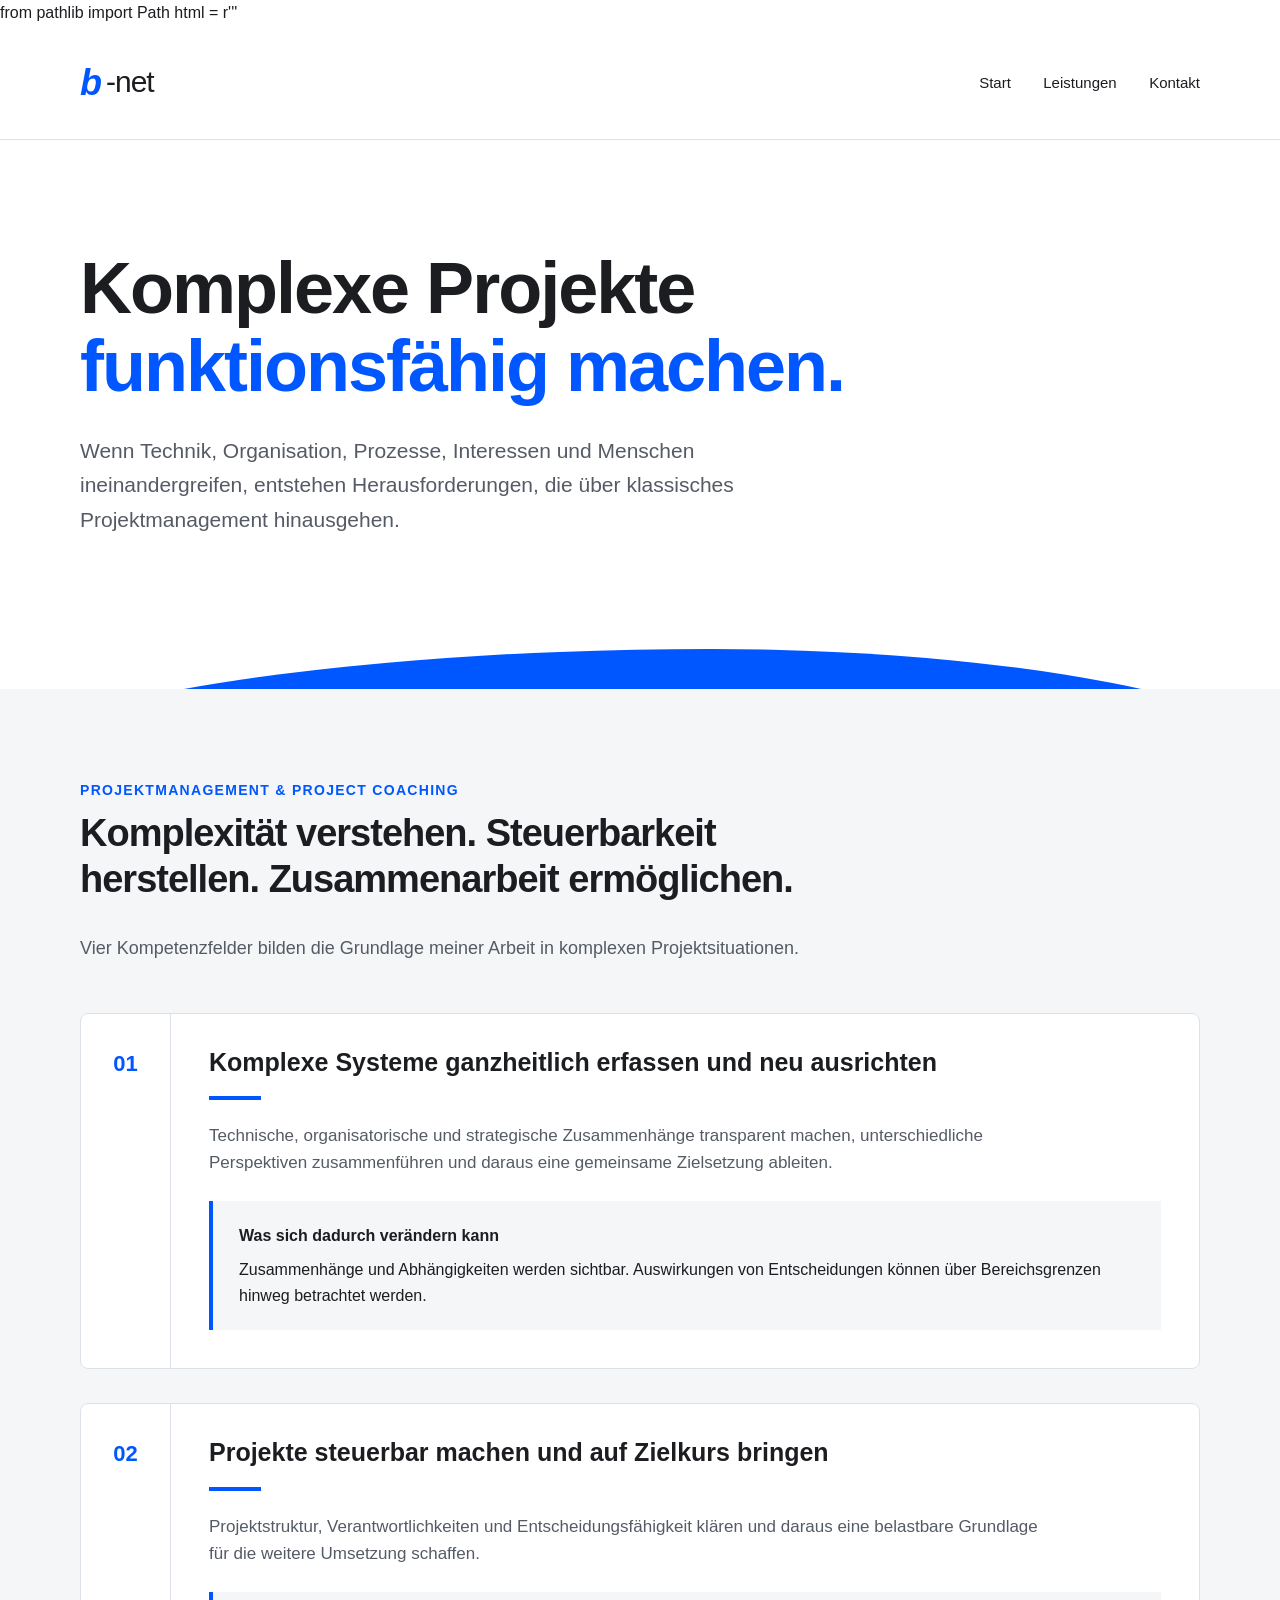
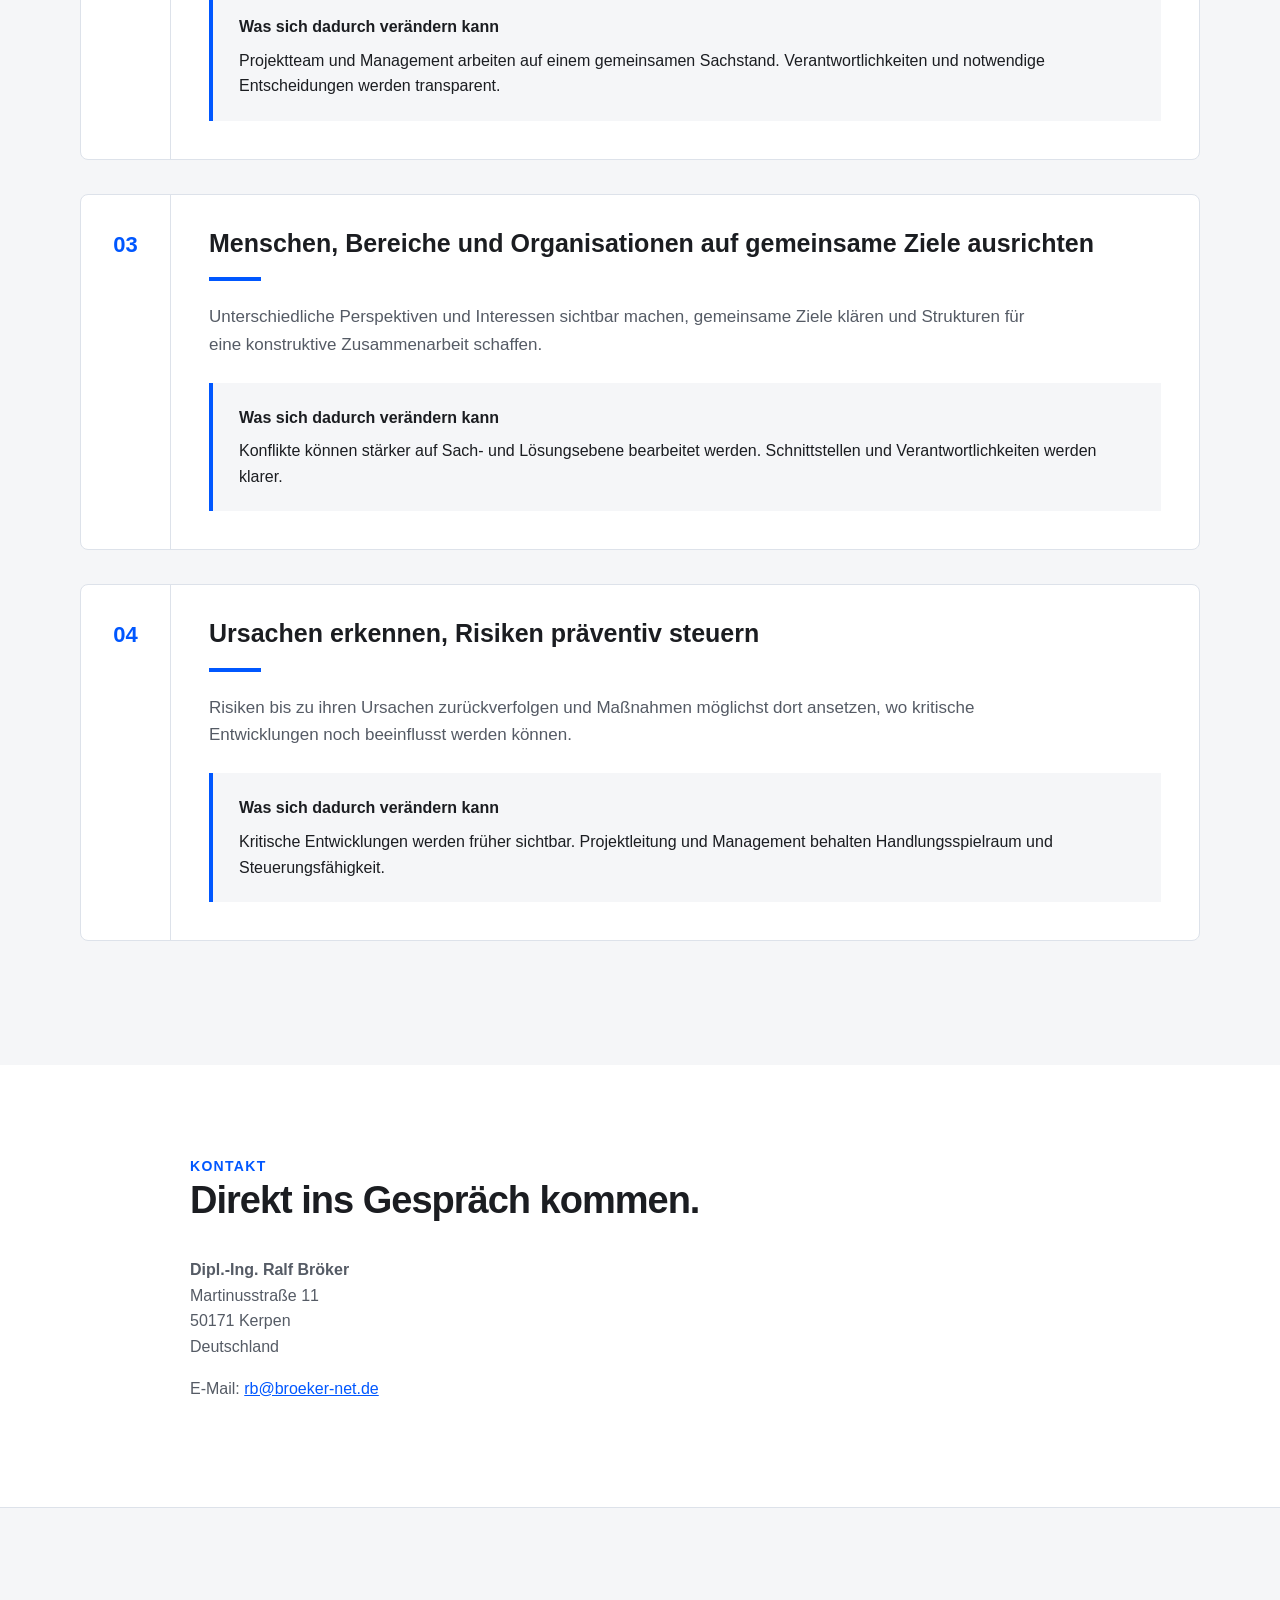
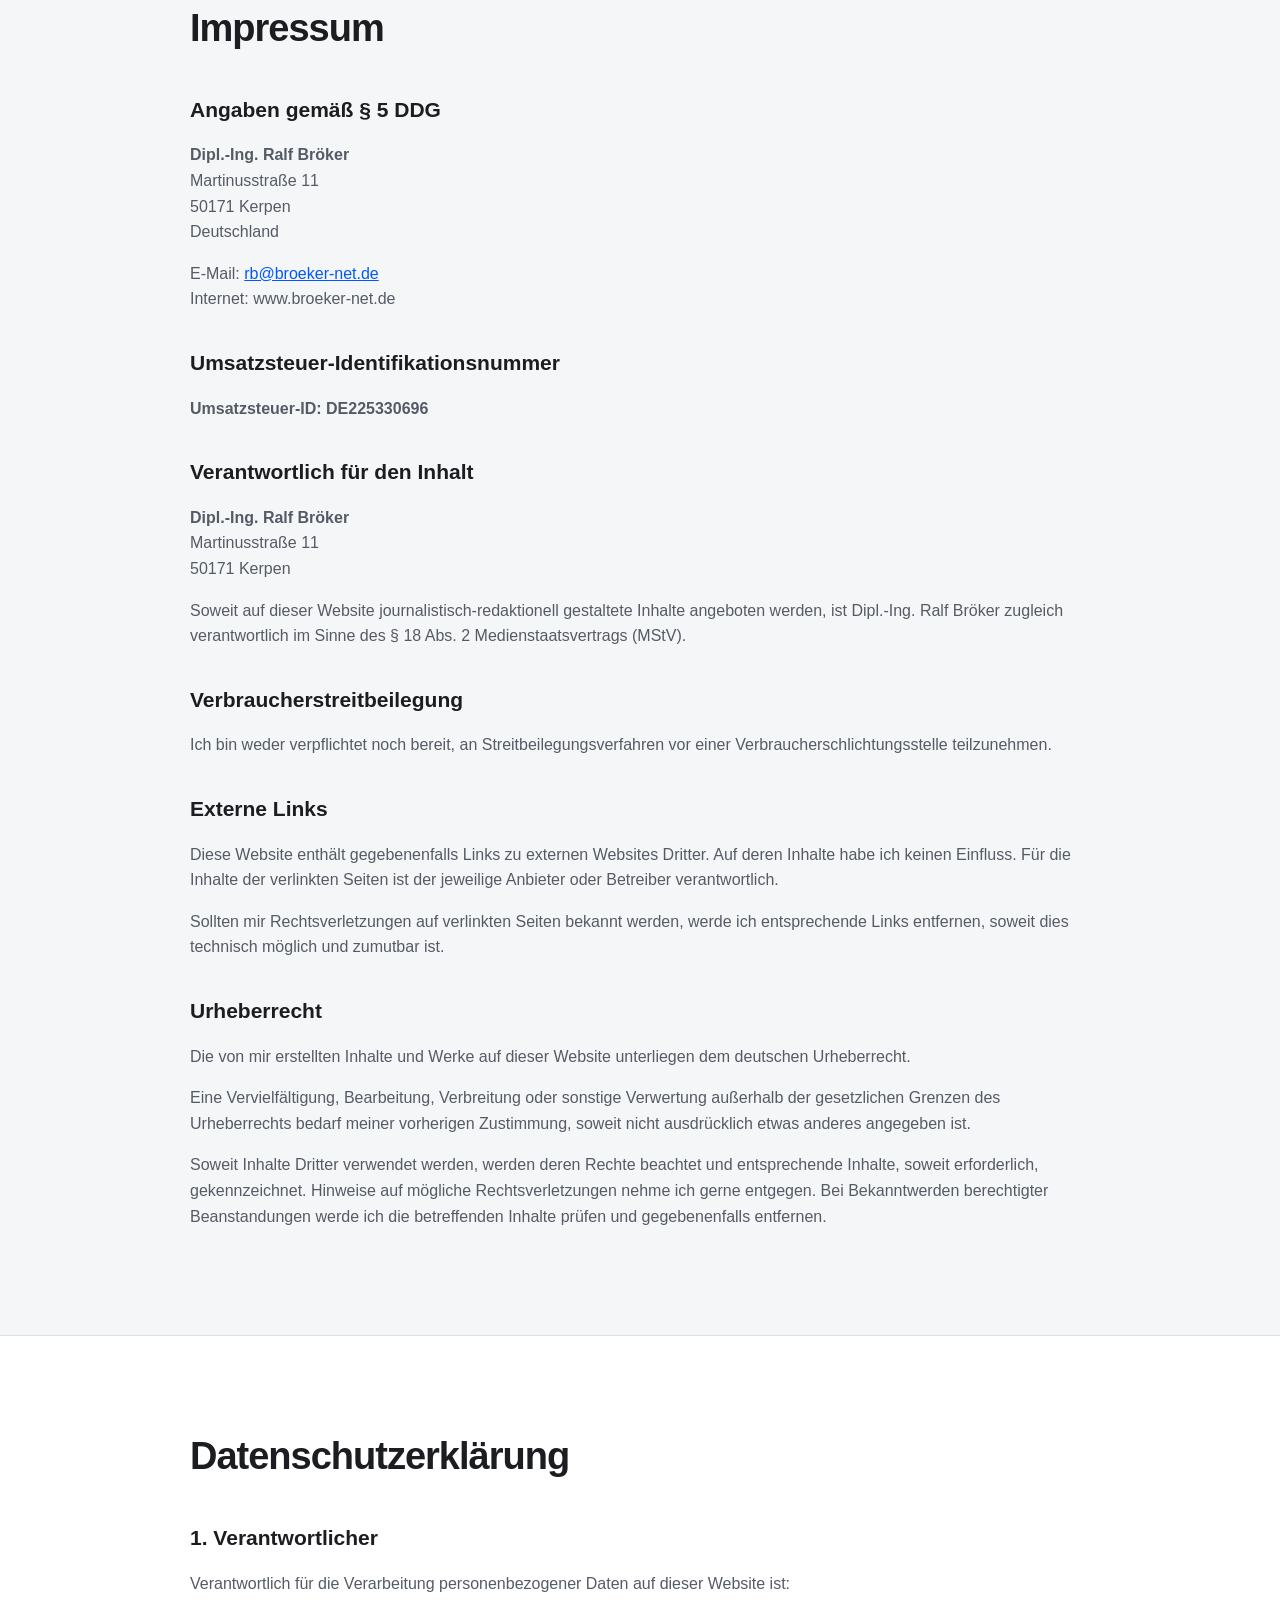
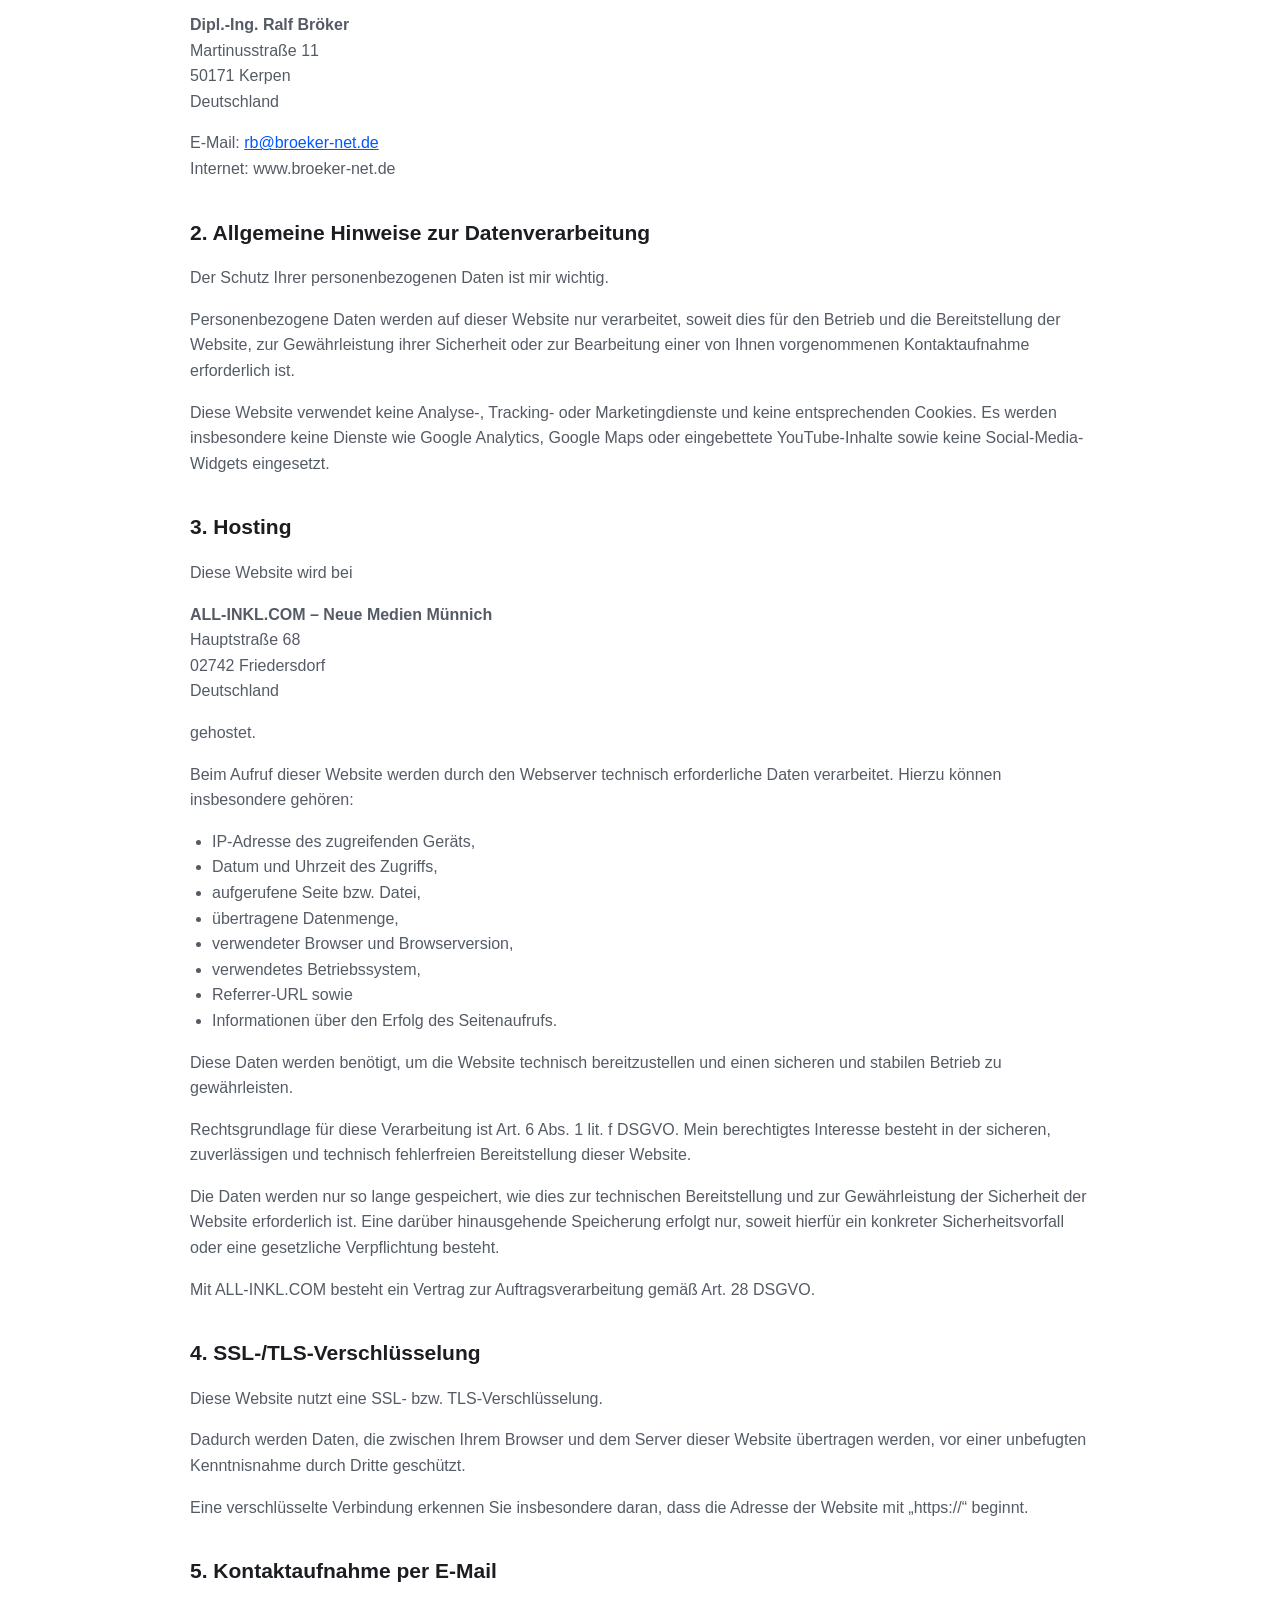
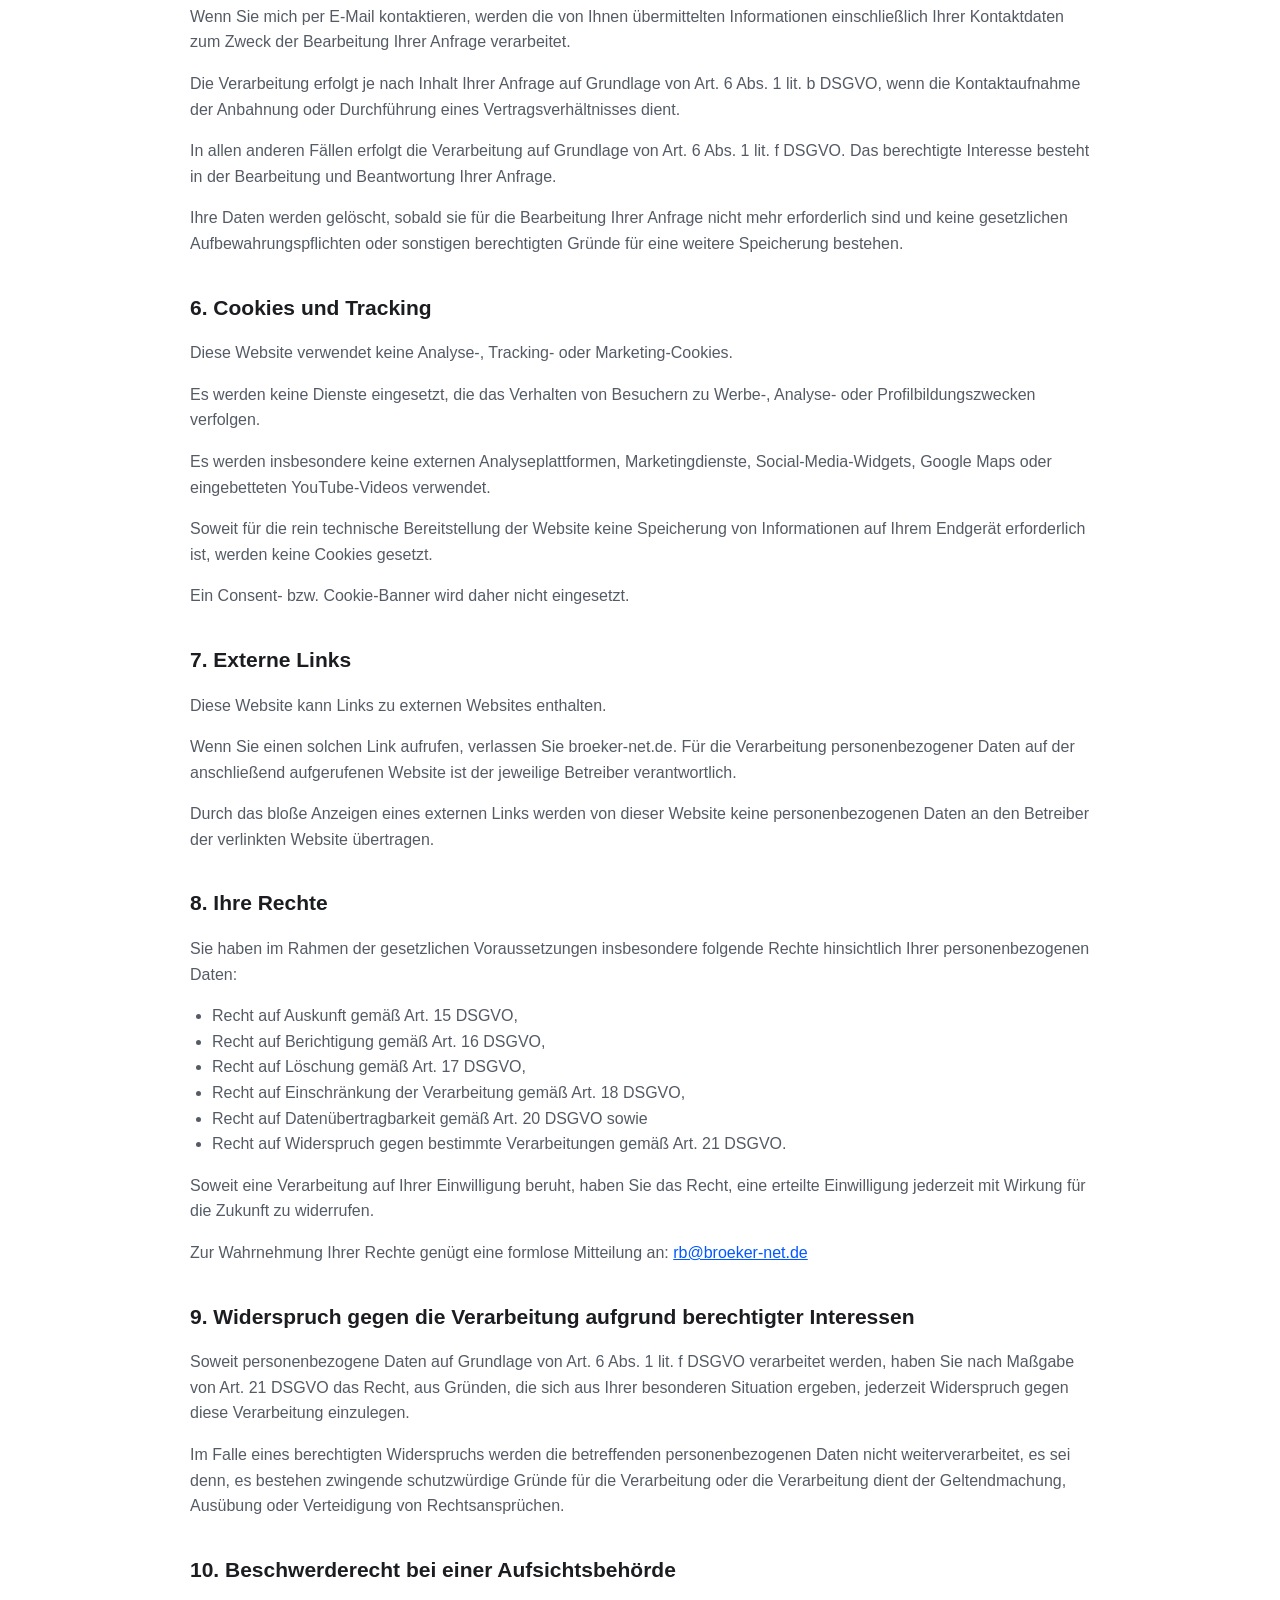
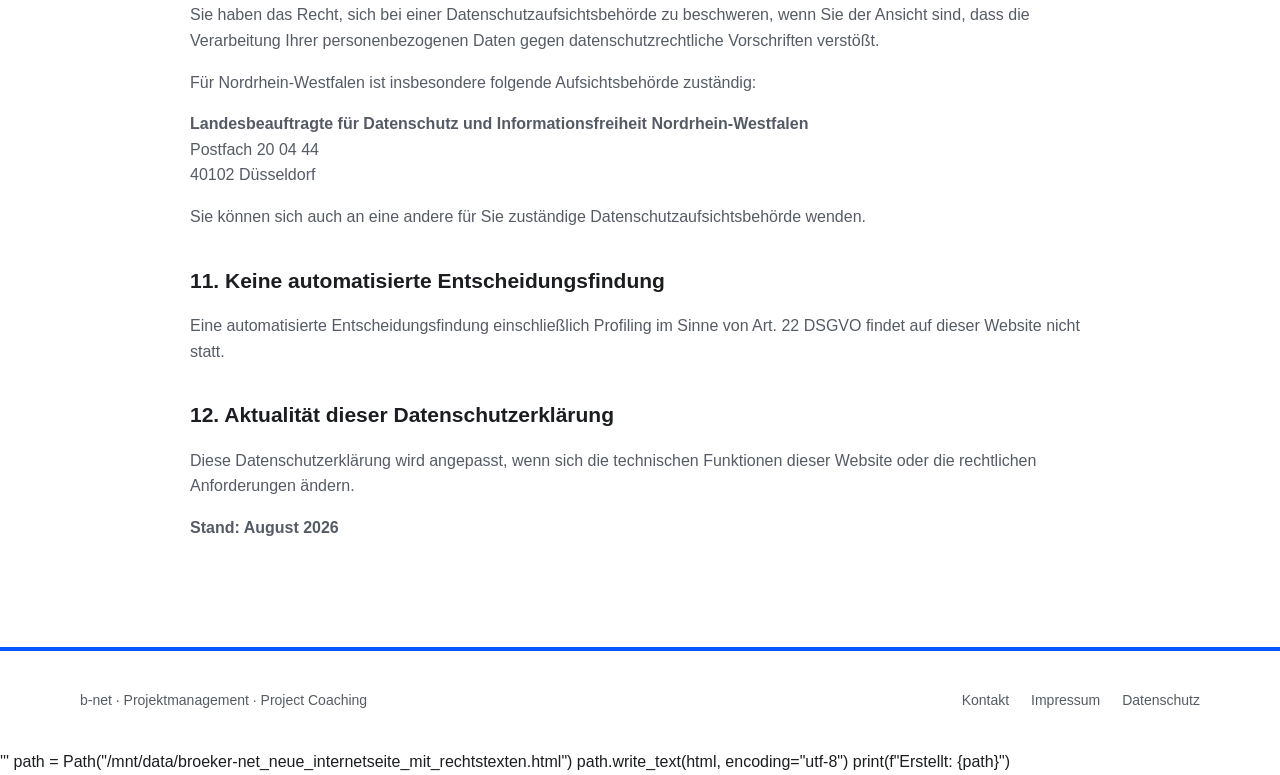
==== rechtstexte.html @ 1b805e50 "Add files via upload" ====
from pathlib import Path

html = r'''<!DOCTYPE html>
<html lang="de">
<head>
<meta charset="UTF-8">
<meta name="viewport" content="width=device-width, initial-scale=1.0">

<title>b-net – Projektmanagement & Project Coaching</title>

<style>
:root {
    --bnet-blue: #0057FF;
    --bnet-blue-dark: #0047D6;
    --bnet-blue-light: #EEF4FF;
    --text-main: #1B1D21;
    --text-secondary: #555B65;
    --background: #FFFFFF;
    --background-soft: #F5F6F8;
    --border: #DDE2EA;
}

* { box-sizing: border-box; }

html { scroll-behavior: smooth; }

body {
    margin: 0;
    font-family: -apple-system, BlinkMacSystemFont, "Segoe UI", Roboto, Helvetica, Arial, sans-serif;
    color: var(--text-main);
    background: var(--background);
    line-height: 1.6;
}

.container {
    width: min(1120px, 90%);
    margin: 0 auto;
}

header {
    padding: 28px 0;
    border-bottom: 1px solid var(--border);
    background: #fff;
}

.header-inner {
    display: flex;
    justify-content: space-between;
    align-items: center;
}

.logo {
    display: flex;
    align-items: center;
    gap: 5px;
    font-size: 30px;
    font-weight: 600;
    letter-spacing: -1px;
}

.logo-b {
    color: var(--bnet-blue);
    font-style: italic;
    font-size: 36px;
    font-weight: 700;
}

.logo-net {
    color: var(--text-main);
    font-weight: 500;
}

nav a {
    margin-left: 28px;
    color: var(--text-main);
    text-decoration: none;
    font-size: 15px;
}

nav a:hover,
.footer-links a:hover {
    color: var(--bnet-blue);
}

.hero {
    position: relative;
    padding: 110px 0 130px;
    overflow: hidden;
}

.hero h1 {
    max-width: 800px;
    margin: 0 0 28px;
    font-size: clamp(42px, 6vw, 72px);
    line-height: 1.08;
    letter-spacing: -2px;
}

.hero h1 span { color: var(--bnet-blue); }

.hero p {
    max-width: 760px;
    font-size: 21px;
    line-height: 1.65;
    color: var(--text-secondary);
}

.hero::after {
    content: "";
    position: absolute;
    left: -5%;
    bottom: -110px;
    width: 110%;
    height: 150px;
    background: var(--bnet-blue);
    border-radius: 55% 45% 0 0 / 100% 100% 0 0;
}

.section { padding: 90px 0; }
.section-soft { background: var(--background-soft); }

.eyebrow {
    color: var(--bnet-blue);
    font-size: 14px;
    font-weight: 700;
    text-transform: uppercase;
    letter-spacing: 1.3px;
}

.section-title {
    max-width: 760px;
    margin-top: 10px;
    font-size: 38px;
    line-height: 1.2;
    letter-spacing: -1px;
}

.section-intro {
    max-width: 760px;
    margin-bottom: 50px;
    color: var(--text-secondary);
    font-size: 18px;
}

.competence {
    display: grid;
    grid-template-columns: 90px 1fr;
    margin-bottom: 34px;
    background: white;
    border: 1px solid var(--border);
    border-radius: 8px;
    overflow: hidden;
}

.competence-number {
    display: flex;
    justify-content: center;
    align-items: flex-start;
    padding-top: 32px;
    color: var(--bnet-blue);
    font-size: 22px;
    font-weight: 700;
    border-right: 1px solid var(--border);
}

.competence-content { padding: 32px 38px 38px; }

.competence h3 {
    margin: 0 0 16px;
    font-size: 25px;
    line-height: 1.3;
}

.competence p {
    max-width: 850px;
    color: var(--text-secondary);
    font-size: 17px;
}

.blue-line {
    width: 52px;
    height: 4px;
    margin: 18px 0 22px;
    background: var(--bnet-blue);
}

.effect-box {
    margin-top: 25px;
    padding: 22px 26px;
    background: var(--background-soft);
    border-left: 4px solid var(--bnet-blue);
}

.effect-box strong {
    display: block;
    margin-bottom: 8px;
}

.project-example {
    margin-top: 24px;
    padding: 24px 28px;
    background: var(--bnet-blue-light);
    border-left: 4px solid var(--bnet-blue);
    border-radius: 0 5px 5px 0;
}

.project-example .label {
    margin-bottom: 6px;
    color: var(--bnet-blue-dark);
    font-size: 14px;
    font-weight: 700;
    text-transform: uppercase;
    letter-spacing: .8px;
}

.project-example p { margin: 0; }

.legal-section {
    padding: 90px 0;
    border-top: 1px solid var(--border);
}

.legal-section:nth-of-type(even) {
    background: var(--background-soft);
}

.legal-content {
    max-width: 900px;
}

.legal-content h2 {
    font-size: 38px;
    margin: 0 0 34px;
    letter-spacing: -1px;
}

.legal-content h3 {
    margin-top: 34px;
    margin-bottom: 10px;
    font-size: 21px;
}

.legal-content p,
.legal-content li {
    color: var(--text-secondary);
}

.legal-content ul {
    padding-left: 22px;
}

.legal-content a {
    color: var(--bnet-blue);
}

footer {
    padding: 38px 0;
    border-top: 4px solid var(--bnet-blue);
    color: var(--text-secondary);
    font-size: 14px;
}

.footer-inner {
    display: flex;
    justify-content: space-between;
    gap: 20px;
    align-items: center;
    flex-wrap: wrap;
}

.footer-links a {
    color: var(--text-secondary);
    text-decoration: none;
    margin-left: 18px;
}

@media (max-width: 700px) {
    nav { display: none; }
    .hero { padding: 75px 0 110px; }
    .competence { grid-template-columns: 1fr; }
    .competence-number {
        justify-content: flex-start;
        padding: 20px 25px 0;
        border-right: none;
    }
    .competence-content { padding: 15px 25px 30px; }
    .footer-links a {
        margin-left: 0;
        margin-right: 16px;
    }
}
</style>
</head>

<body>

<header>
    <div class="container header-inner">
        <div class="logo" aria-label="b-net">
            <span class="logo-b">b</span>
            <span class="logo-net">-net</span>
        </div>

        <nav aria-label="Hauptnavigation">
            <a href="#start">Start</a>
            <a href="#leistungen">Leistungen</a>
            <a href="#kontakt">Kontakt</a>
        </nav>
    </div>
</header>

<main>
<section class="hero" id="start">
    <div class="container">
        <h1>Komplexe Projekte <span>funktionsfähig machen.</span></h1>
        <p>
            Wenn Technik, Organisation, Prozesse, Interessen und Menschen
            ineinandergreifen, entstehen Herausforderungen, die über
            klassisches Projektmanagement hinausgehen.
        </p>
    </div>
</section>

<section class="section section-soft" id="leistungen">
<div class="container">
    <div class="eyebrow">Projektmanagement &amp; Project Coaching</div>
    <h2 class="section-title">
        Komplexität verstehen. Steuerbarkeit herstellen. Zusammenarbeit ermöglichen.
    </h2>
    <p class="section-intro">
        Vier Kompetenzfelder bilden die Grundlage meiner Arbeit in komplexen Projektsituationen.
    </p>

    <div class="competence">
        <div class="competence-number">01</div>
        <div class="competence-content">
            <h3>Komplexe Systeme ganzheitlich erfassen und neu ausrichten</h3>
            <div class="blue-line"></div>
            <p>
                Technische, organisatorische und strategische Zusammenhänge transparent machen,
                unterschiedliche Perspektiven zusammenführen und daraus eine gemeinsame Zielsetzung ableiten.
            </p>
            <div class="effect-box">
                <strong>Was sich dadurch verändern kann</strong>
                Zusammenhänge und Abhängigkeiten werden sichtbar. Auswirkungen von Entscheidungen
                können über Bereichsgrenzen hinweg betrachtet werden.
            </div>
        </div>
    </div>

    <div class="competence">
        <div class="competence-number">02</div>
        <div class="competence-content">
            <h3>Projekte steuerbar machen und auf Zielkurs bringen</h3>
            <div class="blue-line"></div>
            <p>
                Projektstruktur, Verantwortlichkeiten und Entscheidungsfähigkeit klären und daraus
                eine belastbare Grundlage für die weitere Umsetzung schaffen.
            </p>
            <div class="effect-box">
                <strong>Was sich dadurch verändern kann</strong>
                Projektteam und Management arbeiten auf einem gemeinsamen Sachstand.
                Verantwortlichkeiten und notwendige Entscheidungen werden transparent.
            </div>
        </div>
    </div>

    <div class="competence">
        <div class="competence-number">03</div>
        <div class="competence-content">
            <h3>Menschen, Bereiche und Organisationen auf gemeinsame Ziele ausrichten</h3>
            <div class="blue-line"></div>
            <p>
                Unterschiedliche Perspektiven und Interessen sichtbar machen, gemeinsame Ziele klären
                und Strukturen für eine konstruktive Zusammenarbeit schaffen.
            </p>
            <div class="effect-box">
                <strong>Was sich dadurch verändern kann</strong>
                Konflikte können stärker auf Sach- und Lösungsebene bearbeitet werden.
                Schnittstellen und Verantwortlichkeiten werden klarer.
            </div>
        </div>
    </div>

    <div class="competence">
        <div class="competence-number">04</div>
        <div class="competence-content">
            <h3>Ursachen erkennen, Risiken präventiv steuern</h3>
            <div class="blue-line"></div>
            <p>
                Risiken bis zu ihren Ursachen zurückverfolgen und Maßnahmen möglichst dort ansetzen,
                wo kritische Entwicklungen noch beeinflusst werden können.
            </p>
            <div class="effect-box">
                <strong>Was sich dadurch verändern kann</strong>
                Kritische Entwicklungen werden früher sichtbar.
                Projektleitung und Management behalten Handlungsspielraum und Steuerungsfähigkeit.
            </div>
        </div>
    </div>
</div>
</section>

<section class="section" id="kontakt">
    <div class="container legal-content">
        <div class="eyebrow">Kontakt</div>
        <h2 class="section-title">Direkt ins Gespräch kommen.</h2>
        <p>
            <strong>Dipl.-Ing. Ralf Bröker</strong><br>
            Martinusstraße 11<br>
            50171 Kerpen<br>
            Deutschland
        </p>
        <p>
            E-Mail: <a href="mailto:rb@broeker-net.de">rb@broeker-net.de</a>
        </p>
    </div>
</section>

<section class="legal-section" id="impressum">
    <div class="container legal-content">
        <h2>Impressum</h2>

        <h3>Angaben gemäß § 5 DDG</h3>
        <p>
            <strong>Dipl.-Ing. Ralf Bröker</strong><br>
            Martinusstraße 11<br>
            50171 Kerpen<br>
            Deutschland
        </p>
        <p>
            E-Mail: <a href="mailto:rb@broeker-net.de">rb@broeker-net.de</a><br>
            Internet: www.broeker-net.de
        </p>

        <h3>Umsatzsteuer-Identifikationsnummer</h3>
        <p><strong>Umsatzsteuer-ID: DE225330696</strong></p>

        <h3>Verantwortlich für den Inhalt</h3>
        <p>
            <strong>Dipl.-Ing. Ralf Bröker</strong><br>
            Martinusstraße 11<br>
            50171 Kerpen
        </p>
        <p>
            Soweit auf dieser Website journalistisch-redaktionell gestaltete Inhalte angeboten werden,
            ist Dipl.-Ing. Ralf Bröker zugleich verantwortlich im Sinne des § 18 Abs. 2
            Medienstaatsvertrags (MStV).
        </p>

        <h3>Verbraucherstreitbeilegung</h3>
        <p>
            Ich bin weder verpflichtet noch bereit, an Streitbeilegungsverfahren vor einer
            Verbraucherschlichtungsstelle teilzunehmen.
        </p>

        <h3>Externe Links</h3>
        <p>
            Diese Website enthält gegebenenfalls Links zu externen Websites Dritter.
            Auf deren Inhalte habe ich keinen Einfluss. Für die Inhalte der verlinkten Seiten ist
            der jeweilige Anbieter oder Betreiber verantwortlich.
        </p>
        <p>
            Sollten mir Rechtsverletzungen auf verlinkten Seiten bekannt werden, werde ich entsprechende
            Links entfernen, soweit dies technisch möglich und zumutbar ist.
        </p>

        <h3>Urheberrecht</h3>
        <p>
            Die von mir erstellten Inhalte und Werke auf dieser Website unterliegen dem deutschen Urheberrecht.
        </p>
        <p>
            Eine Vervielfältigung, Bearbeitung, Verbreitung oder sonstige Verwertung außerhalb der gesetzlichen
            Grenzen des Urheberrechts bedarf meiner vorherigen Zustimmung, soweit nicht ausdrücklich etwas
            anderes angegeben ist.
        </p>
        <p>
            Soweit Inhalte Dritter verwendet werden, werden deren Rechte beachtet und entsprechende Inhalte,
            soweit erforderlich, gekennzeichnet. Hinweise auf mögliche Rechtsverletzungen nehme ich gerne entgegen.
            Bei Bekanntwerden berechtigter Beanstandungen werde ich die betreffenden Inhalte prüfen und
            gegebenenfalls entfernen.
        </p>
    </div>
</section>

<section class="legal-section" id="datenschutz">
    <div class="container legal-content">
        <h2>Datenschutzerklärung</h2>

        <h3>1. Verantwortlicher</h3>
        <p>
            Verantwortlich für die Verarbeitung personenbezogener Daten auf dieser Website ist:
        </p>
        <p>
            <strong>Dipl.-Ing. Ralf Bröker</strong><br>
            Martinusstraße 11<br>
            50171 Kerpen<br>
            Deutschland
        </p>
        <p>
            E-Mail: <a href="mailto:rb@broeker-net.de">rb@broeker-net.de</a><br>
            Internet: www.broeker-net.de
        </p>

        <h3>2. Allgemeine Hinweise zur Datenverarbeitung</h3>
        <p>
            Der Schutz Ihrer personenbezogenen Daten ist mir wichtig.
        </p>
        <p>
            Personenbezogene Daten werden auf dieser Website nur verarbeitet, soweit dies für den Betrieb
            und die Bereitstellung der Website, zur Gewährleistung ihrer Sicherheit oder zur Bearbeitung
            einer von Ihnen vorgenommenen Kontaktaufnahme erforderlich ist.
        </p>
        <p>
            Diese Website verwendet keine Analyse-, Tracking- oder Marketingdienste und keine entsprechenden Cookies.
            Es werden insbesondere keine Dienste wie Google Analytics, Google Maps oder eingebettete YouTube-Inhalte
            sowie keine Social-Media-Widgets eingesetzt.
        </p>

        <h3>3. Hosting</h3>
        <p>
            Diese Website wird bei
        </p>
        <p>
            <strong>ALL-INKL.COM – Neue Medien Münnich</strong><br>
            Hauptstraße 68<br>
            02742 Friedersdorf<br>
            Deutschland
        </p>
        <p>
            gehostet.
        </p>
        <p>
            Beim Aufruf dieser Website werden durch den Webserver technisch erforderliche Daten verarbeitet.
            Hierzu können insbesondere gehören:
        </p>
        <ul>
            <li>IP-Adresse des zugreifenden Geräts,</li>
            <li>Datum und Uhrzeit des Zugriffs,</li>
            <li>aufgerufene Seite bzw. Datei,</li>
            <li>übertragene Datenmenge,</li>
            <li>verwendeter Browser und Browserversion,</li>
            <li>verwendetes Betriebssystem,</li>
            <li>Referrer-URL sowie</li>
            <li>Informationen über den Erfolg des Seitenaufrufs.</li>
        </ul>
        <p>
            Diese Daten werden benötigt, um die Website technisch bereitzustellen und einen sicheren und stabilen
            Betrieb zu gewährleisten.
        </p>
        <p>
            Rechtsgrundlage für diese Verarbeitung ist Art. 6 Abs. 1 lit. f DSGVO. Mein berechtigtes Interesse
            besteht in der sicheren, zuverlässigen und technisch fehlerfreien Bereitstellung dieser Website.
        </p>
        <p>
            Die Daten werden nur so lange gespeichert, wie dies zur technischen Bereitstellung und zur Gewährleistung
            der Sicherheit der Website erforderlich ist. Eine darüber hinausgehende Speicherung erfolgt nur, soweit
            hierfür ein konkreter Sicherheitsvorfall oder eine gesetzliche Verpflichtung besteht.
        </p>
        <p>
            Mit ALL-INKL.COM besteht ein Vertrag zur Auftragsverarbeitung gemäß Art. 28 DSGVO.
        </p>

        <h3>4. SSL-/TLS-Verschlüsselung</h3>
        <p>
            Diese Website nutzt eine SSL- bzw. TLS-Verschlüsselung.
        </p>
        <p>
            Dadurch werden Daten, die zwischen Ihrem Browser und dem Server dieser Website übertragen werden,
            vor einer unbefugten Kenntnisnahme durch Dritte geschützt.
        </p>
        <p>
            Eine verschlüsselte Verbindung erkennen Sie insbesondere daran, dass die Adresse der Website mit
            „https://“ beginnt.
        </p>

        <h3>5. Kontaktaufnahme per E-Mail</h3>
        <p>
            Wenn Sie mich per E-Mail kontaktieren, werden die von Ihnen übermittelten Informationen einschließlich
            Ihrer Kontaktdaten zum Zweck der Bearbeitung Ihrer Anfrage verarbeitet.
        </p>
        <p>
            Die Verarbeitung erfolgt je nach Inhalt Ihrer Anfrage auf Grundlage von Art. 6 Abs. 1 lit. b DSGVO,
            wenn die Kontaktaufnahme der Anbahnung oder Durchführung eines Vertragsverhältnisses dient.
        </p>
        <p>
            In allen anderen Fällen erfolgt die Verarbeitung auf Grundlage von Art. 6 Abs. 1 lit. f DSGVO.
            Das berechtigte Interesse besteht in der Bearbeitung und Beantwortung Ihrer Anfrage.
        </p>
        <p>
            Ihre Daten werden gelöscht, sobald sie für die Bearbeitung Ihrer Anfrage nicht mehr erforderlich sind
            und keine gesetzlichen Aufbewahrungspflichten oder sonstigen berechtigten Gründe für eine weitere
            Speicherung bestehen.
        </p>

        <h3>6. Cookies und Tracking</h3>
        <p>
            Diese Website verwendet keine Analyse-, Tracking- oder Marketing-Cookies.
        </p>
        <p>
            Es werden keine Dienste eingesetzt, die das Verhalten von Besuchern zu Werbe-, Analyse- oder
            Profilbildungszwecken verfolgen.
        </p>
        <p>
            Es werden insbesondere keine externen Analyseplattformen, Marketingdienste, Social-Media-Widgets,
            Google Maps oder eingebetteten YouTube-Videos verwendet.
        </p>
        <p>
            Soweit für die rein technische Bereitstellung der Website keine Speicherung von Informationen auf Ihrem
            Endgerät erforderlich ist, werden keine Cookies gesetzt.
        </p>
        <p>
            Ein Consent- bzw. Cookie-Banner wird daher nicht eingesetzt.
        </p>

        <h3>7. Externe Links</h3>
        <p>
            Diese Website kann Links zu externen Websites enthalten.
        </p>
        <p>
            Wenn Sie einen solchen Link aufrufen, verlassen Sie broeker-net.de. Für die Verarbeitung
            personenbezogener Daten auf der anschließend aufgerufenen Website ist der jeweilige Betreiber verantwortlich.
        </p>
        <p>
            Durch das bloße Anzeigen eines externen Links werden von dieser Website keine personenbezogenen Daten
            an den Betreiber der verlinkten Website übertragen.
        </p>

        <h3>8. Ihre Rechte</h3>
        <p>
            Sie haben im Rahmen der gesetzlichen Voraussetzungen insbesondere folgende Rechte hinsichtlich Ihrer
            personenbezogenen Daten:
        </p>
        <ul>
            <li>Recht auf Auskunft gemäß Art. 15 DSGVO,</li>
            <li>Recht auf Berichtigung gemäß Art. 16 DSGVO,</li>
            <li>Recht auf Löschung gemäß Art. 17 DSGVO,</li>
            <li>Recht auf Einschränkung der Verarbeitung gemäß Art. 18 DSGVO,</li>
            <li>Recht auf Datenübertragbarkeit gemäß Art. 20 DSGVO sowie</li>
            <li>Recht auf Widerspruch gegen bestimmte Verarbeitungen gemäß Art. 21 DSGVO.</li>
        </ul>
        <p>
            Soweit eine Verarbeitung auf Ihrer Einwilligung beruht, haben Sie das Recht, eine erteilte Einwilligung
            jederzeit mit Wirkung für die Zukunft zu widerrufen.
        </p>
        <p>
            Zur Wahrnehmung Ihrer Rechte genügt eine formlose Mitteilung an:
            <a href="mailto:rb@broeker-net.de">rb@broeker-net.de</a>
        </p>

        <h3>9. Widerspruch gegen die Verarbeitung aufgrund berechtigter Interessen</h3>
        <p>
            Soweit personenbezogene Daten auf Grundlage von Art. 6 Abs. 1 lit. f DSGVO verarbeitet werden,
            haben Sie nach Maßgabe von Art. 21 DSGVO das Recht, aus Gründen, die sich aus Ihrer besonderen Situation
            ergeben, jederzeit Widerspruch gegen diese Verarbeitung einzulegen.
        </p>
        <p>
            Im Falle eines berechtigten Widerspruchs werden die betreffenden personenbezogenen Daten nicht
            weiterverarbeitet, es sei denn, es bestehen zwingende schutzwürdige Gründe für die Verarbeitung oder
            die Verarbeitung dient der Geltendmachung, Ausübung oder Verteidigung von Rechtsansprüchen.
        </p>

        <h3>10. Beschwerderecht bei einer Aufsichtsbehörde</h3>
        <p>
            Sie haben das Recht, sich bei einer Datenschutzaufsichtsbehörde zu beschweren, wenn Sie der Ansicht sind,
            dass die Verarbeitung Ihrer personenbezogenen Daten gegen datenschutzrechtliche Vorschriften verstößt.
        </p>
        <p>
            Für Nordrhein-Westfalen ist insbesondere folgende Aufsichtsbehörde zuständig:
        </p>
        <p>
            <strong>Landesbeauftragte für Datenschutz und Informationsfreiheit Nordrhein-Westfalen</strong><br>
            Postfach 20 04 44<br>
            40102 Düsseldorf
        </p>
        <p>
            Sie können sich auch an eine andere für Sie zuständige Datenschutzaufsichtsbehörde wenden.
        </p>

        <h3>11. Keine automatisierte Entscheidungsfindung</h3>
        <p>
            Eine automatisierte Entscheidungsfindung einschließlich Profiling im Sinne von Art. 22 DSGVO findet
            auf dieser Website nicht statt.
        </p>

        <h3>12. Aktualität dieser Datenschutzerklärung</h3>
        <p>
            Diese Datenschutzerklärung wird angepasst, wenn sich die technischen Funktionen dieser Website oder
            die rechtlichen Anforderungen ändern.
        </p>
        <p><strong>Stand: August 2026</strong></p>
    </div>
</section>
</main>

<footer>
    <div class="container footer-inner">
        <div>b-net · Projektmanagement · Project Coaching</div>
        <div class="footer-links">
            <a href="#kontakt">Kontakt</a>
            <a href="#impressum">Impressum</a>
            <a href="#datenschutz">Datenschutz</a>
        </div>
    </div>
</footer>

</body>
</html>
'''

path = Path("/mnt/data/broeker-net_neue_internetseite_mit_rechtstexten.html")
path.write_text(html, encoding="utf-8")

print(f"Erstellt: {path}")
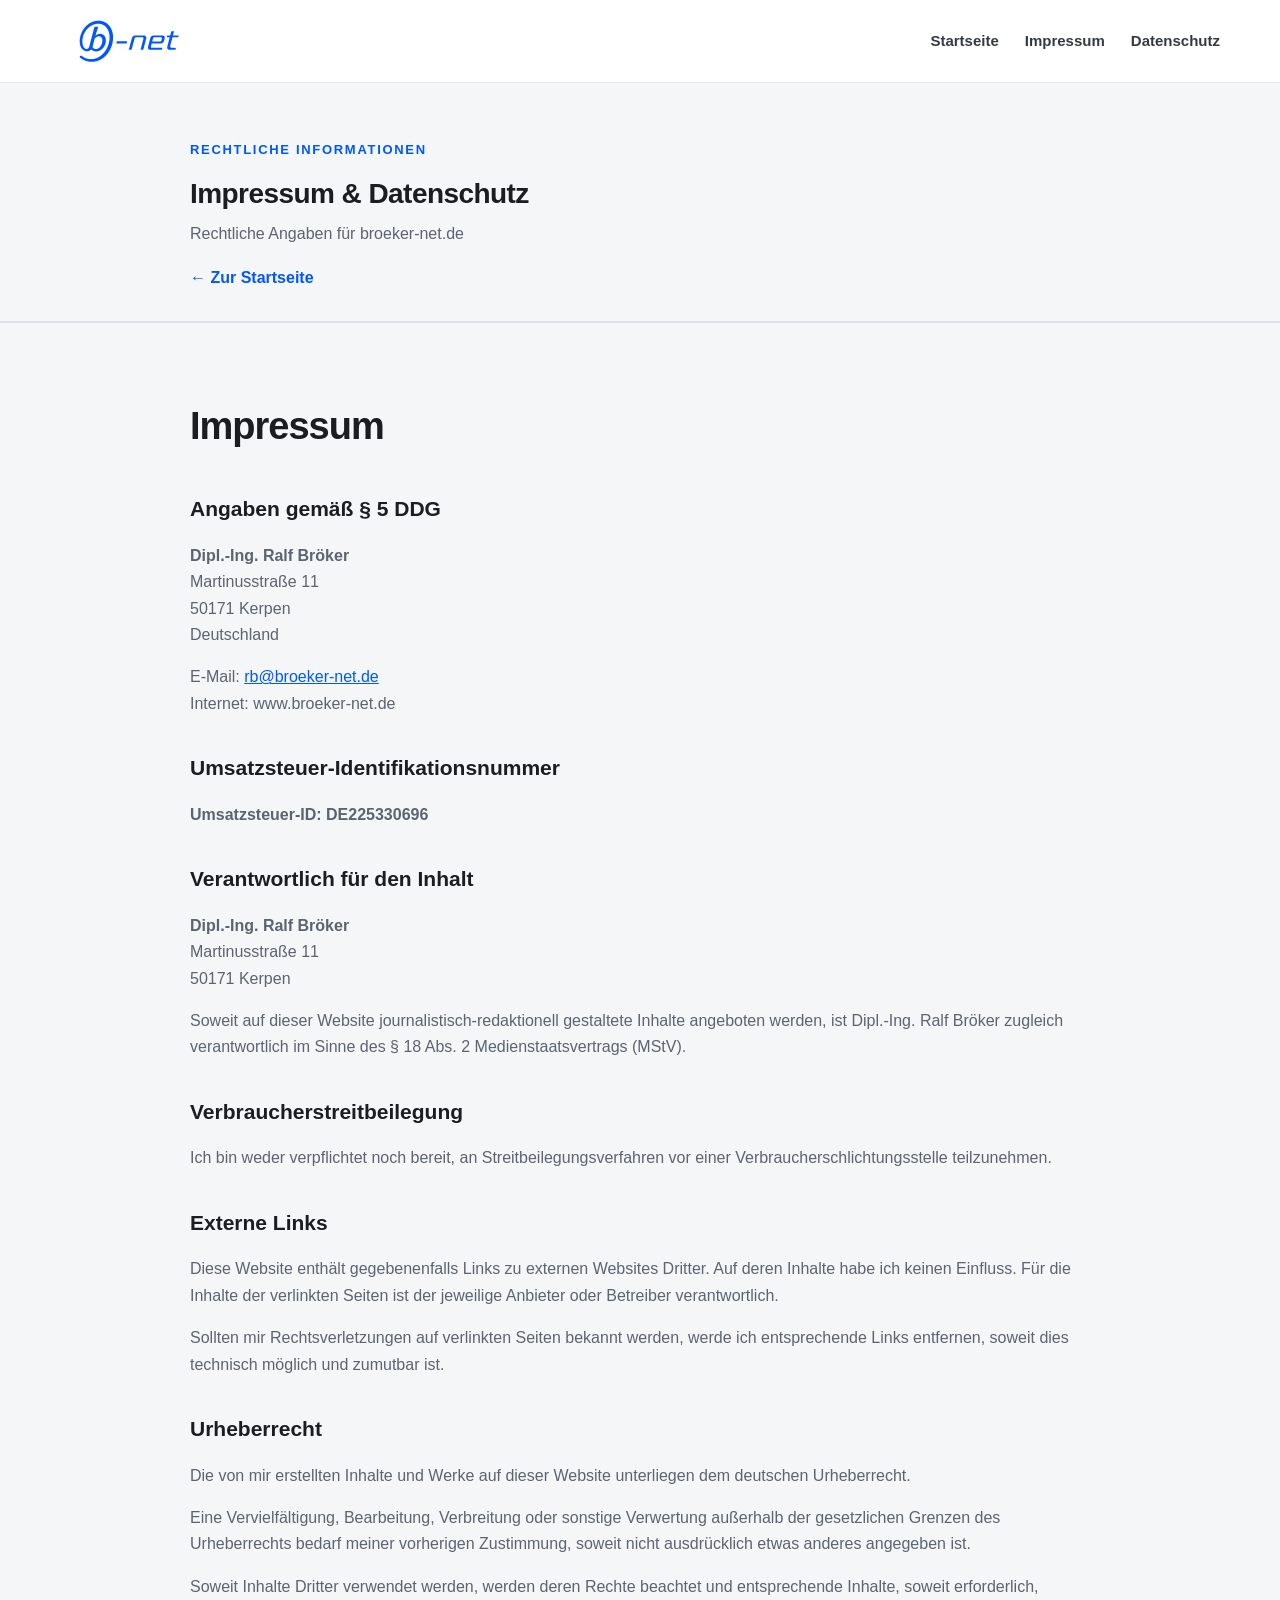
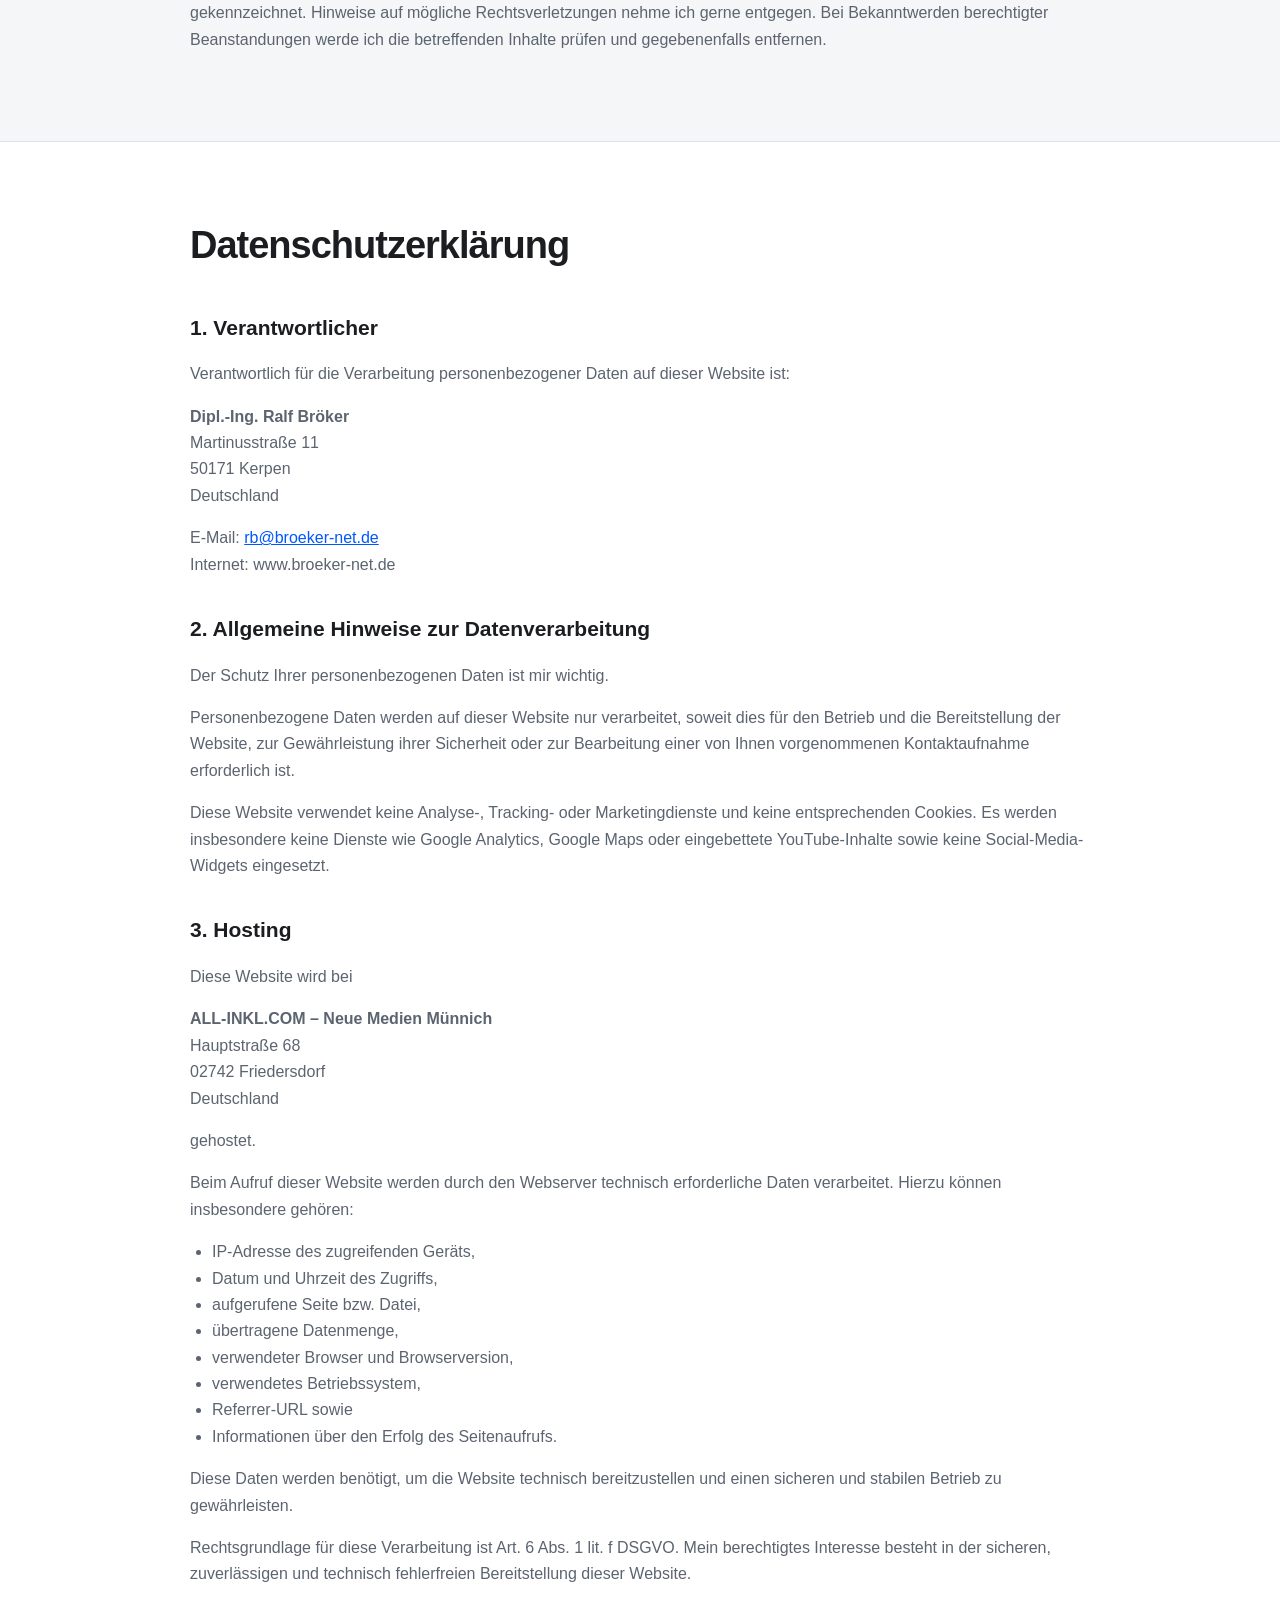
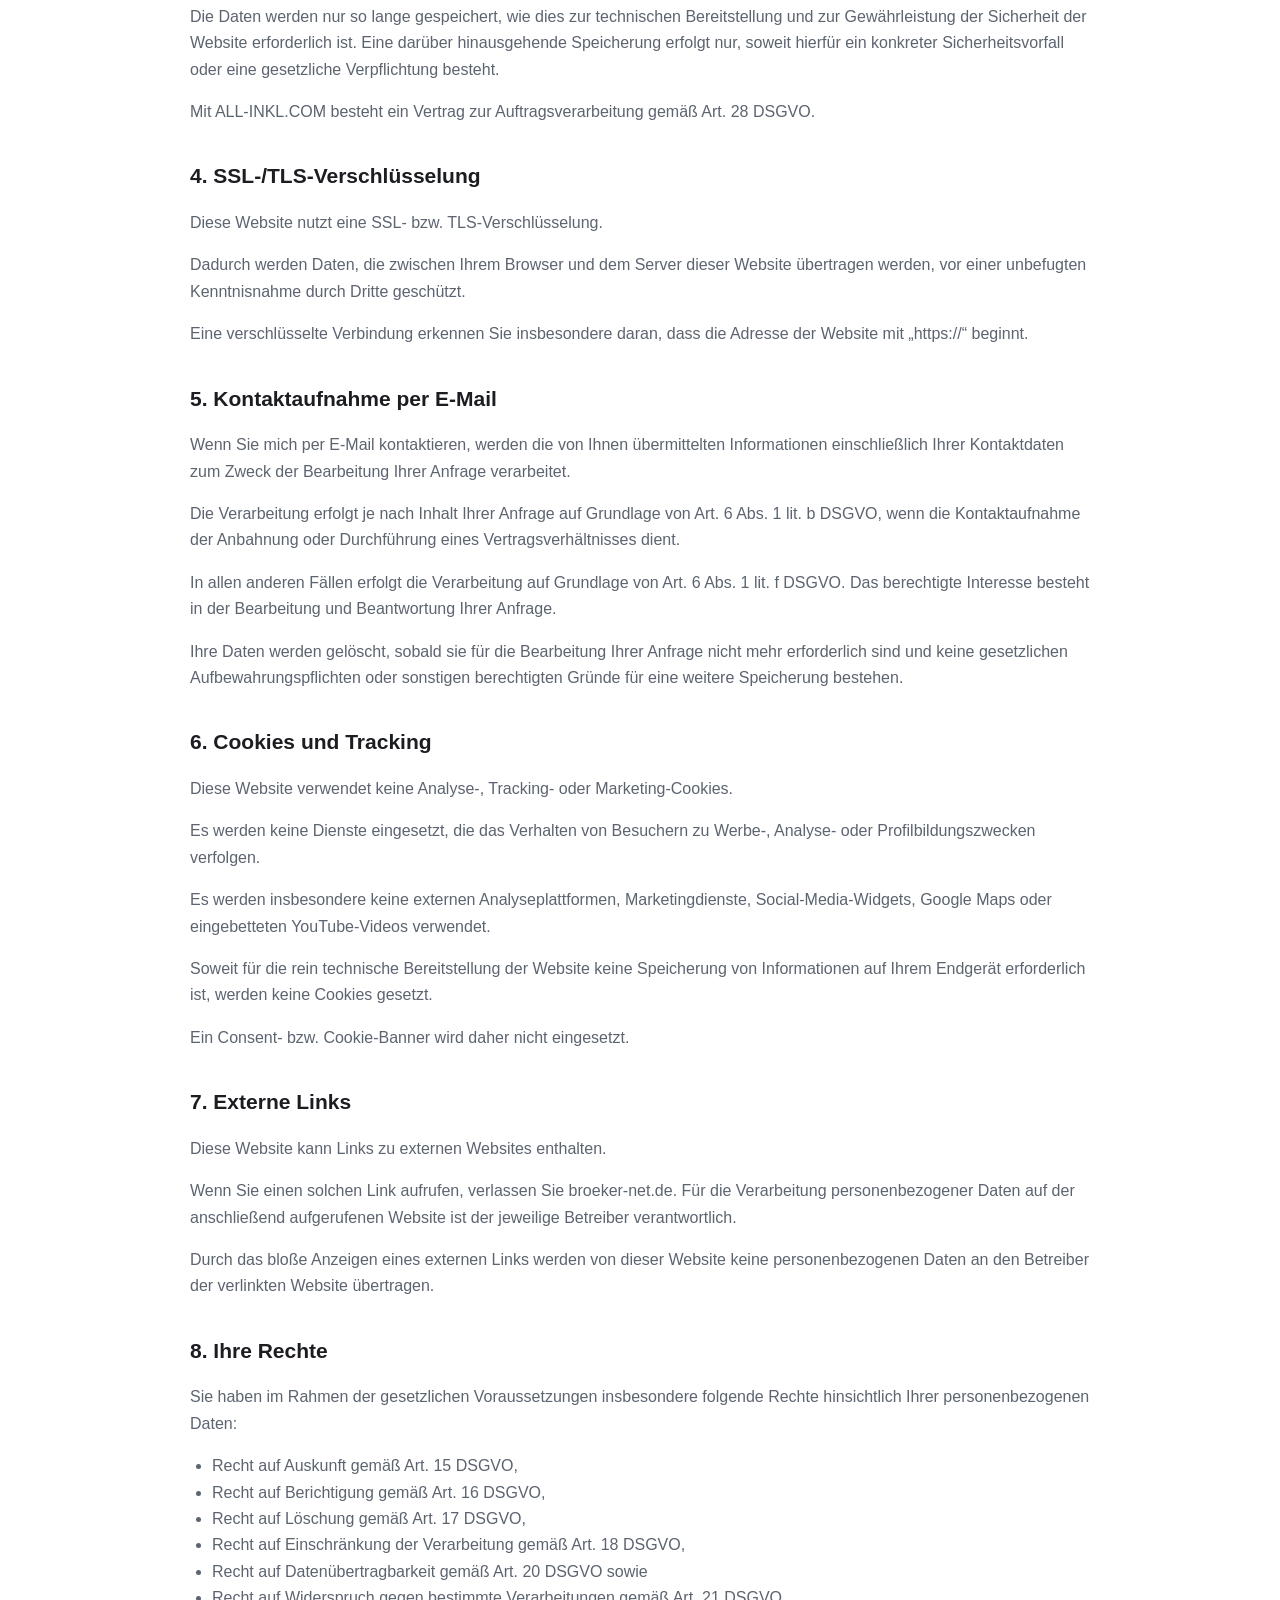
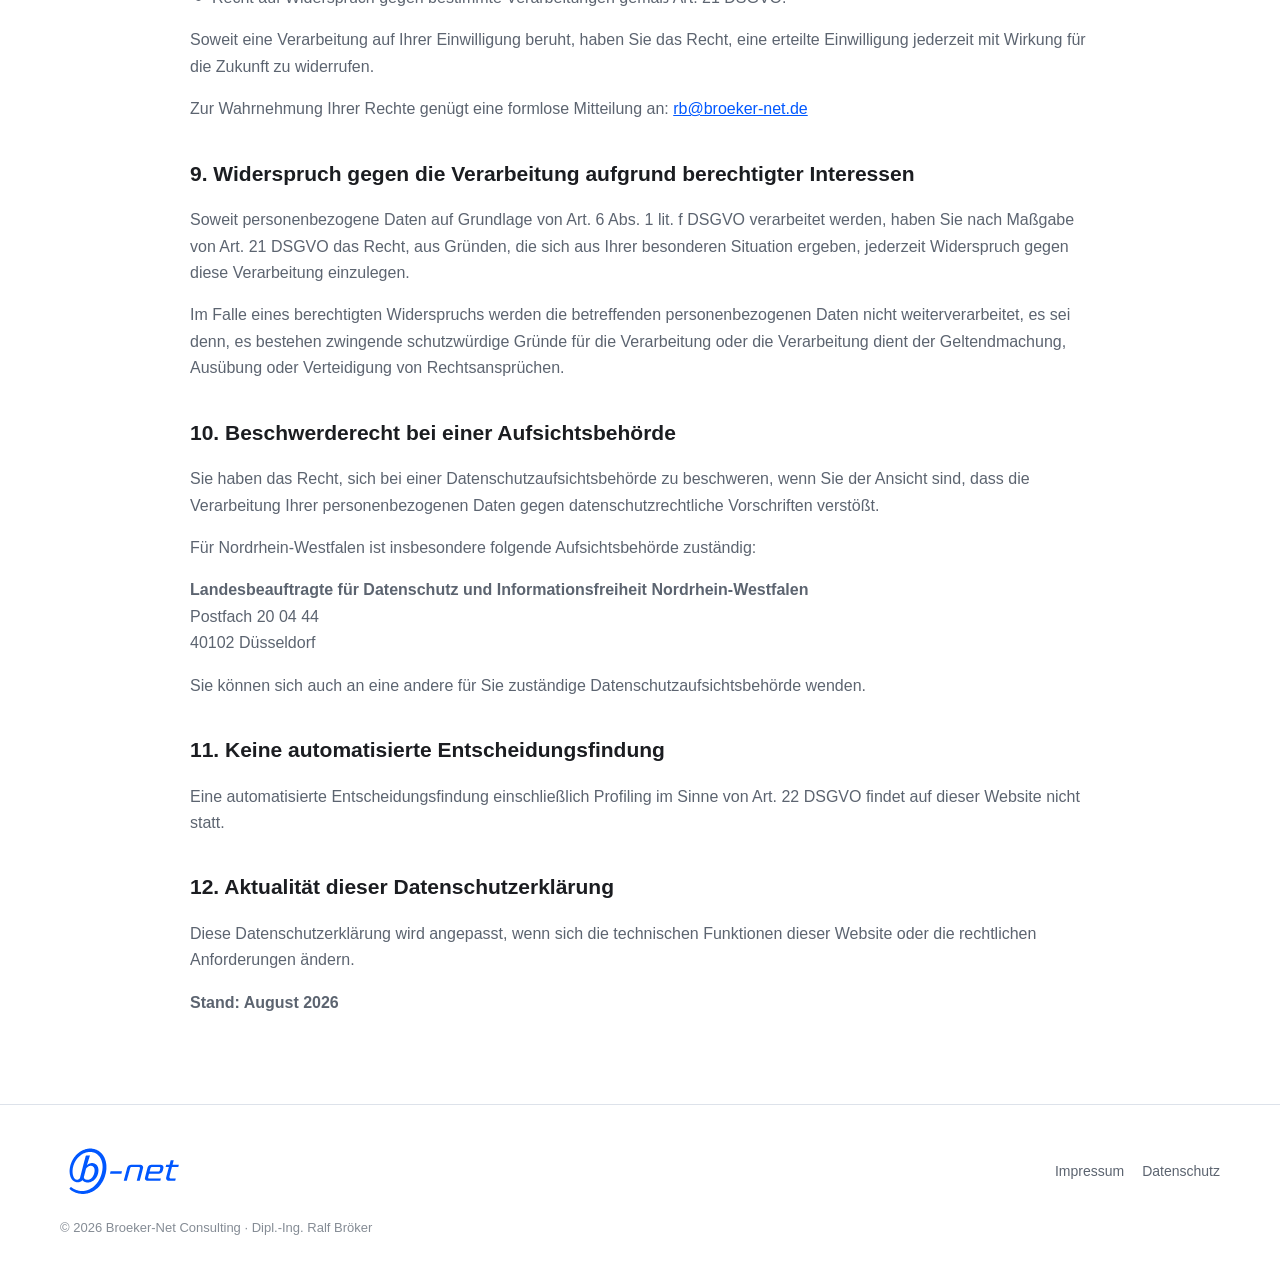
==== commit 96245d89: "Add files via upload" ====
--- a/rechtstexte.html
+++ b/rechtstexte.html
@@ -1,714 +1,308 @@
-from pathlib import Path
-
-html = r'''<!DOCTYPE html>
-<html lang="de">
-<head>
-<meta charset="UTF-8">
-<meta name="viewport" content="width=device-width, initial-scale=1.0">
-
-<title>b-net – Projektmanagement & Project Coaching</title>
-
-<style>
-:root {
-    --bnet-blue: #0057FF;
-    --bnet-blue-dark: #0047D6;
-    --bnet-blue-light: #EEF4FF;
-    --text-main: #1B1D21;
-    --text-secondary: #555B65;
-    --background: #FFFFFF;
-    --background-soft: #F5F6F8;
-    --border: #DDE2EA;
-}
-
-* { box-sizing: border-box; }
-
-html { scroll-behavior: smooth; }
-
-body {
-    margin: 0;
-    font-family: -apple-system, BlinkMacSystemFont, "Segoe UI", Roboto, Helvetica, Arial, sans-serif;
-    color: var(--text-main);
-    background: var(--background);
-    line-height: 1.6;
-}
-
-.container {
-    width: min(1120px, 90%);
-    margin: 0 auto;
-}
-
-header {
-    padding: 28px 0;
-    border-bottom: 1px solid var(--border);
-    background: #fff;
-}
-
-.header-inner {
-    display: flex;
-    justify-content: space-between;
-    align-items: center;
-}
-
-.logo {
-    display: flex;
-    align-items: center;
-    gap: 5px;
-    font-size: 30px;
-    font-weight: 600;
-    letter-spacing: -1px;
-}
-
-.logo-b {
-    color: var(--bnet-blue);
-    font-style: italic;
-    font-size: 36px;
-    font-weight: 700;
-}
-
-.logo-net {
-    color: var(--text-main);
-    font-weight: 500;
-}
-
-nav a {
-    margin-left: 28px;
-    color: var(--text-main);
-    text-decoration: none;
-    font-size: 15px;
-}
-
-nav a:hover,
-.footer-links a:hover {
-    color: var(--bnet-blue);
-}
-
-.hero {
-    position: relative;
-    padding: 110px 0 130px;
-    overflow: hidden;
-}
-
-.hero h1 {
-    max-width: 800px;
-    margin: 0 0 28px;
-    font-size: clamp(42px, 6vw, 72px);
-    line-height: 1.08;
-    letter-spacing: -2px;
-}
-
-.hero h1 span { color: var(--bnet-blue); }
-
-.hero p {
-    max-width: 760px;
-    font-size: 21px;
-    line-height: 1.65;
-    color: var(--text-secondary);
-}
-
-.hero::after {
-    content: "";
-    position: absolute;
-    left: -5%;
-    bottom: -110px;
-    width: 110%;
-    height: 150px;
-    background: var(--bnet-blue);
-    border-radius: 55% 45% 0 0 / 100% 100% 0 0;
-}
-
-.section { padding: 90px 0; }
-.section-soft { background: var(--background-soft); }
-
-.eyebrow {
-    color: var(--bnet-blue);
-    font-size: 14px;
-    font-weight: 700;
-    text-transform: uppercase;
-    letter-spacing: 1.3px;
-}
-
-.section-title {
-    max-width: 760px;
-    margin-top: 10px;
-    font-size: 38px;
-    line-height: 1.2;
-    letter-spacing: -1px;
-}
-
-.section-intro {
-    max-width: 760px;
-    margin-bottom: 50px;
-    color: var(--text-secondary);
-    font-size: 18px;
-}
-
-.competence {
-    display: grid;
-    grid-template-columns: 90px 1fr;
-    margin-bottom: 34px;
-    background: white;
-    border: 1px solid var(--border);
-    border-radius: 8px;
-    overflow: hidden;
-}
-
-.competence-number {
-    display: flex;
-    justify-content: center;
-    align-items: flex-start;
-    padding-top: 32px;
-    color: var(--bnet-blue);
-    font-size: 22px;
-    font-weight: 700;
-    border-right: 1px solid var(--border);
-}
-
-.competence-content { padding: 32px 38px 38px; }
-
-.competence h3 {
-    margin: 0 0 16px;
-    font-size: 25px;
-    line-height: 1.3;
-}
-
-.competence p {
-    max-width: 850px;
-    color: var(--text-secondary);
-    font-size: 17px;
-}
-
-.blue-line {
-    width: 52px;
-    height: 4px;
-    margin: 18px 0 22px;
-    background: var(--bnet-blue);
-}
-
-.effect-box {
-    margin-top: 25px;
-    padding: 22px 26px;
-    background: var(--background-soft);
-    border-left: 4px solid var(--bnet-blue);
-}
-
-.effect-box strong {
-    display: block;
-    margin-bottom: 8px;
-}
-
-.project-example {
-    margin-top: 24px;
-    padding: 24px 28px;
-    background: var(--bnet-blue-light);
-    border-left: 4px solid var(--bnet-blue);
-    border-radius: 0 5px 5px 0;
-}
-
-.project-example .label {
-    margin-bottom: 6px;
-    color: var(--bnet-blue-dark);
-    font-size: 14px;
-    font-weight: 700;
-    text-transform: uppercase;
-    letter-spacing: .8px;
-}
-
-.project-example p { margin: 0; }
-
-.legal-section {
-    padding: 90px 0;
-    border-top: 1px solid var(--border);
-}
-
-.legal-section:nth-of-type(even) {
-    background: var(--background-soft);
-}
-
-.legal-content {
-    max-width: 900px;
-}
-
-.legal-content h2 {
-    font-size: 38px;
-    margin: 0 0 34px;
-    letter-spacing: -1px;
-}
-
-.legal-content h3 {
-    margin-top: 34px;
-    margin-bottom: 10px;
-    font-size: 21px;
-}
-
-.legal-content p,
-.legal-content li {
-    color: var(--text-secondary);
-}
-
-.legal-content ul {
-    padding-left: 22px;
-}
-
-.legal-content a {
-    color: var(--bnet-blue);
-}
-
-footer {
-    padding: 38px 0;
-    border-top: 4px solid var(--bnet-blue);
-    color: var(--text-secondary);
-    font-size: 14px;
-}
-
-.footer-inner {
-    display: flex;
-    justify-content: space-between;
-    gap: 20px;
-    align-items: center;
-    flex-wrap: wrap;
-}
-
-.footer-links a {
-    color: var(--text-secondary);
-    text-decoration: none;
-    margin-left: 18px;
-}
-
-@media (max-width: 700px) {
-    nav { display: none; }
-    .hero { padding: 75px 0 110px; }
-    .competence { grid-template-columns: 1fr; }
-    .competence-number {
-        justify-content: flex-start;
-        padding: 20px 25px 0;
-        border-right: none;
-    }
-    .competence-content { padding: 15px 25px 30px; }
-    .footer-links a {
-        margin-left: 0;
-        margin-right: 16px;
-    }
-}
-</style>
-</head>
-
-<body>
-
-<header>
-    <div class="container header-inner">
-        <div class="logo" aria-label="b-net">
-            <span class="logo-b">b</span>
-            <span class="logo-net">-net</span>
-        </div>
-
-        <nav aria-label="Hauptnavigation">
-            <a href="#start">Start</a>
-            <a href="#leistungen">Leistungen</a>
-            <a href="#kontakt">Kontakt</a>
-        </nav>
-    </div>
-</header>
-
-<main>
-<section class="hero" id="start">
-    <div class="container">
-        <h1>Komplexe Projekte <span>funktionsfähig machen.</span></h1>
-        <p>
-            Wenn Technik, Organisation, Prozesse, Interessen und Menschen
-            ineinandergreifen, entstehen Herausforderungen, die über
-            klassisches Projektmanagement hinausgehen.
-        </p>
-    </div>
-</section>
-
-<section class="section section-soft" id="leistungen">
-<div class="container">
-    <div class="eyebrow">Projektmanagement &amp; Project Coaching</div>
-    <h2 class="section-title">
-        Komplexität verstehen. Steuerbarkeit herstellen. Zusammenarbeit ermöglichen.
-    </h2>
-    <p class="section-intro">
-        Vier Kompetenzfelder bilden die Grundlage meiner Arbeit in komplexen Projektsituationen.
-    </p>
-
-    <div class="competence">
-        <div class="competence-number">01</div>
-        <div class="competence-content">
-            <h3>Komplexe Systeme ganzheitlich erfassen und neu ausrichten</h3>
-            <div class="blue-line"></div>
-            <p>
-                Technische, organisatorische und strategische Zusammenhänge transparent machen,
-                unterschiedliche Perspektiven zusammenführen und daraus eine gemeinsame Zielsetzung ableiten.
-            </p>
-            <div class="effect-box">
-                <strong>Was sich dadurch verändern kann</strong>
-                Zusammenhänge und Abhängigkeiten werden sichtbar. Auswirkungen von Entscheidungen
-                können über Bereichsgrenzen hinweg betrachtet werden.
-            </div>
-        </div>
-    </div>
-
-    <div class="competence">
-        <div class="competence-number">02</div>
-        <div class="competence-content">
-            <h3>Projekte steuerbar machen und auf Zielkurs bringen</h3>
-            <div class="blue-line"></div>
-            <p>
-                Projektstruktur, Verantwortlichkeiten und Entscheidungsfähigkeit klären und daraus
-                eine belastbare Grundlage für die weitere Umsetzung schaffen.
-            </p>
-            <div class="effect-box">
-                <strong>Was sich dadurch verändern kann</strong>
-                Projektteam und Management arbeiten auf einem gemeinsamen Sachstand.
-                Verantwortlichkeiten und notwendige Entscheidungen werden transparent.
-            </div>
-        </div>
-    </div>
-
-    <div class="competence">
-        <div class="competence-number">03</div>
-        <div class="competence-content">
-            <h3>Menschen, Bereiche und Organisationen auf gemeinsame Ziele ausrichten</h3>
-            <div class="blue-line"></div>
-            <p>
-                Unterschiedliche Perspektiven und Interessen sichtbar machen, gemeinsame Ziele klären
-                und Strukturen für eine konstruktive Zusammenarbeit schaffen.
-            </p>
-            <div class="effect-box">
-                <strong>Was sich dadurch verändern kann</strong>
-                Konflikte können stärker auf Sach- und Lösungsebene bearbeitet werden.
-                Schnittstellen und Verantwortlichkeiten werden klarer.
-            </div>
-        </div>
-    </div>
-
-    <div class="competence">
-        <div class="competence-number">04</div>
-        <div class="competence-content">
-            <h3>Ursachen erkennen, Risiken präventiv steuern</h3>
-            <div class="blue-line"></div>
-            <p>
-                Risiken bis zu ihren Ursachen zurückverfolgen und Maßnahmen möglichst dort ansetzen,
-                wo kritische Entwicklungen noch beeinflusst werden können.
-            </p>
-            <div class="effect-box">
-                <strong>Was sich dadurch verändern kann</strong>
-                Kritische Entwicklungen werden früher sichtbar.
-                Projektleitung und Management behalten Handlungsspielraum und Steuerungsfähigkeit.
-            </div>
-        </div>
-    </div>
-</div>
-</section>
-
-<section class="section" id="kontakt">
-    <div class="container legal-content">
-        <div class="eyebrow">Kontakt</div>
-        <h2 class="section-title">Direkt ins Gespräch kommen.</h2>
-        <p>
-            <strong>Dipl.-Ing. Ralf Bröker</strong><br>
-            Martinusstraße 11<br>
-            50171 Kerpen<br>
-            Deutschland
-        </p>
-        <p>
-            E-Mail: <a href="mailto:rb@broeker-net.de">rb@broeker-net.de</a>
-        </p>
-    </div>
-</section>
-
-<section class="legal-section" id="impressum">
-    <div class="container legal-content">
-        <h2>Impressum</h2>
-
-        <h3>Angaben gemäß § 5 DDG</h3>
-        <p>
-            <strong>Dipl.-Ing. Ralf Bröker</strong><br>
-            Martinusstraße 11<br>
-            50171 Kerpen<br>
-            Deutschland
-        </p>
-        <p>
-            E-Mail: <a href="mailto:rb@broeker-net.de">rb@broeker-net.de</a><br>
-            Internet: www.broeker-net.de
-        </p>
-
-        <h3>Umsatzsteuer-Identifikationsnummer</h3>
-        <p><strong>Umsatzsteuer-ID: DE225330696</strong></p>
-
-        <h3>Verantwortlich für den Inhalt</h3>
-        <p>
-            <strong>Dipl.-Ing. Ralf Bröker</strong><br>
-            Martinusstraße 11<br>
-            50171 Kerpen
-        </p>
-        <p>
-            Soweit auf dieser Website journalistisch-redaktionell gestaltete Inhalte angeboten werden,
-            ist Dipl.-Ing. Ralf Bröker zugleich verantwortlich im Sinne des § 18 Abs. 2
-            Medienstaatsvertrags (MStV).
-        </p>
-
-        <h3>Verbraucherstreitbeilegung</h3>
-        <p>
-            Ich bin weder verpflichtet noch bereit, an Streitbeilegungsverfahren vor einer
-            Verbraucherschlichtungsstelle teilzunehmen.
-        </p>
-
-        <h3>Externe Links</h3>
-        <p>
-            Diese Website enthält gegebenenfalls Links zu externen Websites Dritter.
-            Auf deren Inhalte habe ich keinen Einfluss. Für die Inhalte der verlinkten Seiten ist
-            der jeweilige Anbieter oder Betreiber verantwortlich.
-        </p>
-        <p>
-            Sollten mir Rechtsverletzungen auf verlinkten Seiten bekannt werden, werde ich entsprechende
-            Links entfernen, soweit dies technisch möglich und zumutbar ist.
-        </p>
-
-        <h3>Urheberrecht</h3>
-        <p>
-            Die von mir erstellten Inhalte und Werke auf dieser Website unterliegen dem deutschen Urheberrecht.
-        </p>
-        <p>
-            Eine Vervielfältigung, Bearbeitung, Verbreitung oder sonstige Verwertung außerhalb der gesetzlichen
-            Grenzen des Urheberrechts bedarf meiner vorherigen Zustimmung, soweit nicht ausdrücklich etwas
-            anderes angegeben ist.
-        </p>
-        <p>
-            Soweit Inhalte Dritter verwendet werden, werden deren Rechte beachtet und entsprechende Inhalte,
-            soweit erforderlich, gekennzeichnet. Hinweise auf mögliche Rechtsverletzungen nehme ich gerne entgegen.
-            Bei Bekanntwerden berechtigter Beanstandungen werde ich die betreffenden Inhalte prüfen und
-            gegebenenfalls entfernen.
-        </p>
-    </div>
-</section>
-
-<section class="legal-section" id="datenschutz">
-    <div class="container legal-content">
-        <h2>Datenschutzerklärung</h2>
-
-        <h3>1. Verantwortlicher</h3>
-        <p>
-            Verantwortlich für die Verarbeitung personenbezogener Daten auf dieser Website ist:
-        </p>
-        <p>
-            <strong>Dipl.-Ing. Ralf Bröker</strong><br>
-            Martinusstraße 11<br>
-            50171 Kerpen<br>
-            Deutschland
-        </p>
-        <p>
-            E-Mail: <a href="mailto:rb@broeker-net.de">rb@broeker-net.de</a><br>
-            Internet: www.broeker-net.de
-        </p>
-
-        <h3>2. Allgemeine Hinweise zur Datenverarbeitung</h3>
-        <p>
-            Der Schutz Ihrer personenbezogenen Daten ist mir wichtig.
-        </p>
-        <p>
-            Personenbezogene Daten werden auf dieser Website nur verarbeitet, soweit dies für den Betrieb
-            und die Bereitstellung der Website, zur Gewährleistung ihrer Sicherheit oder zur Bearbeitung
-            einer von Ihnen vorgenommenen Kontaktaufnahme erforderlich ist.
-        </p>
-        <p>
-            Diese Website verwendet keine Analyse-, Tracking- oder Marketingdienste und keine entsprechenden Cookies.
-            Es werden insbesondere keine Dienste wie Google Analytics, Google Maps oder eingebettete YouTube-Inhalte
-            sowie keine Social-Media-Widgets eingesetzt.
-        </p>
-
-        <h3>3. Hosting</h3>
-        <p>
-            Diese Website wird bei
-        </p>
-        <p>
-            <strong>ALL-INKL.COM – Neue Medien Münnich</strong><br>
-            Hauptstraße 68<br>
-            02742 Friedersdorf<br>
-            Deutschland
-        </p>
-        <p>
-            gehostet.
-        </p>
-        <p>
-            Beim Aufruf dieser Website werden durch den Webserver technisch erforderliche Daten verarbeitet.
-            Hierzu können insbesondere gehören:
-        </p>
-        <ul>
-            <li>IP-Adresse des zugreifenden Geräts,</li>
-            <li>Datum und Uhrzeit des Zugriffs,</li>
-            <li>aufgerufene Seite bzw. Datei,</li>
-            <li>übertragene Datenmenge,</li>
-            <li>verwendeter Browser und Browserversion,</li>
-            <li>verwendetes Betriebssystem,</li>
-            <li>Referrer-URL sowie</li>
-            <li>Informationen über den Erfolg des Seitenaufrufs.</li>
-        </ul>
-        <p>
-            Diese Daten werden benötigt, um die Website technisch bereitzustellen und einen sicheren und stabilen
-            Betrieb zu gewährleisten.
-        </p>
-        <p>
-            Rechtsgrundlage für diese Verarbeitung ist Art. 6 Abs. 1 lit. f DSGVO. Mein berechtigtes Interesse
-            besteht in der sicheren, zuverlässigen und technisch fehlerfreien Bereitstellung dieser Website.
-        </p>
-        <p>
-            Die Daten werden nur so lange gespeichert, wie dies zur technischen Bereitstellung und zur Gewährleistung
-            der Sicherheit der Website erforderlich ist. Eine darüber hinausgehende Speicherung erfolgt nur, soweit
-            hierfür ein konkreter Sicherheitsvorfall oder eine gesetzliche Verpflichtung besteht.
-        </p>
-        <p>
-            Mit ALL-INKL.COM besteht ein Vertrag zur Auftragsverarbeitung gemäß Art. 28 DSGVO.
-        </p>
-
-        <h3>4. SSL-/TLS-Verschlüsselung</h3>
-        <p>
-            Diese Website nutzt eine SSL- bzw. TLS-Verschlüsselung.
-        </p>
-        <p>
-            Dadurch werden Daten, die zwischen Ihrem Browser und dem Server dieser Website übertragen werden,
-            vor einer unbefugten Kenntnisnahme durch Dritte geschützt.
-        </p>
-        <p>
-            Eine verschlüsselte Verbindung erkennen Sie insbesondere daran, dass die Adresse der Website mit
-            „https://“ beginnt.
-        </p>
-
-        <h3>5. Kontaktaufnahme per E-Mail</h3>
-        <p>
-            Wenn Sie mich per E-Mail kontaktieren, werden die von Ihnen übermittelten Informationen einschließlich
-            Ihrer Kontaktdaten zum Zweck der Bearbeitung Ihrer Anfrage verarbeitet.
-        </p>
-        <p>
-            Die Verarbeitung erfolgt je nach Inhalt Ihrer Anfrage auf Grundlage von Art. 6 Abs. 1 lit. b DSGVO,
-            wenn die Kontaktaufnahme der Anbahnung oder Durchführung eines Vertragsverhältnisses dient.
-        </p>
-        <p>
-            In allen anderen Fällen erfolgt die Verarbeitung auf Grundlage von Art. 6 Abs. 1 lit. f DSGVO.
-            Das berechtigte Interesse besteht in der Bearbeitung und Beantwortung Ihrer Anfrage.
-        </p>
-        <p>
-            Ihre Daten werden gelöscht, sobald sie für die Bearbeitung Ihrer Anfrage nicht mehr erforderlich sind
-            und keine gesetzlichen Aufbewahrungspflichten oder sonstigen berechtigten Gründe für eine weitere
-            Speicherung bestehen.
-        </p>
-
-        <h3>6. Cookies und Tracking</h3>
-        <p>
-            Diese Website verwendet keine Analyse-, Tracking- oder Marketing-Cookies.
-        </p>
-        <p>
-            Es werden keine Dienste eingesetzt, die das Verhalten von Besuchern zu Werbe-, Analyse- oder
-            Profilbildungszwecken verfolgen.
-        </p>
-        <p>
-            Es werden insbesondere keine externen Analyseplattformen, Marketingdienste, Social-Media-Widgets,
-            Google Maps oder eingebetteten YouTube-Videos verwendet.
-        </p>
-        <p>
-            Soweit für die rein technische Bereitstellung der Website keine Speicherung von Informationen auf Ihrem
-            Endgerät erforderlich ist, werden keine Cookies gesetzt.
-        </p>
-        <p>
-            Ein Consent- bzw. Cookie-Banner wird daher nicht eingesetzt.
-        </p>
-
-        <h3>7. Externe Links</h3>
-        <p>
-            Diese Website kann Links zu externen Websites enthalten.
-        </p>
-        <p>
-            Wenn Sie einen solchen Link aufrufen, verlassen Sie broeker-net.de. Für die Verarbeitung
-            personenbezogener Daten auf der anschließend aufgerufenen Website ist der jeweilige Betreiber verantwortlich.
-        </p>
-        <p>
-            Durch das bloße Anzeigen eines externen Links werden von dieser Website keine personenbezogenen Daten
-            an den Betreiber der verlinkten Website übertragen.
-        </p>
-
-        <h3>8. Ihre Rechte</h3>
-        <p>
-            Sie haben im Rahmen der gesetzlichen Voraussetzungen insbesondere folgende Rechte hinsichtlich Ihrer
-            personenbezogenen Daten:
-        </p>
-        <ul>
-            <li>Recht auf Auskunft gemäß Art. 15 DSGVO,</li>
-            <li>Recht auf Berichtigung gemäß Art. 16 DSGVO,</li>
-            <li>Recht auf Löschung gemäß Art. 17 DSGVO,</li>
-            <li>Recht auf Einschränkung der Verarbeitung gemäß Art. 18 DSGVO,</li>
-            <li>Recht auf Datenübertragbarkeit gemäß Art. 20 DSGVO sowie</li>
-            <li>Recht auf Widerspruch gegen bestimmte Verarbeitungen gemäß Art. 21 DSGVO.</li>
-        </ul>
-        <p>
-            Soweit eine Verarbeitung auf Ihrer Einwilligung beruht, haben Sie das Recht, eine erteilte Einwilligung
-            jederzeit mit Wirkung für die Zukunft zu widerrufen.
-        </p>
-        <p>
-            Zur Wahrnehmung Ihrer Rechte genügt eine formlose Mitteilung an:
-            <a href="mailto:rb@broeker-net.de">rb@broeker-net.de</a>
-        </p>
-
-        <h3>9. Widerspruch gegen die Verarbeitung aufgrund berechtigter Interessen</h3>
-        <p>
-            Soweit personenbezogene Daten auf Grundlage von Art. 6 Abs. 1 lit. f DSGVO verarbeitet werden,
-            haben Sie nach Maßgabe von Art. 21 DSGVO das Recht, aus Gründen, die sich aus Ihrer besonderen Situation
-            ergeben, jederzeit Widerspruch gegen diese Verarbeitung einzulegen.
-        </p>
-        <p>
-            Im Falle eines berechtigten Widerspruchs werden die betreffenden personenbezogenen Daten nicht
-            weiterverarbeitet, es sei denn, es bestehen zwingende schutzwürdige Gründe für die Verarbeitung oder
-            die Verarbeitung dient der Geltendmachung, Ausübung oder Verteidigung von Rechtsansprüchen.
-        </p>
-
-        <h3>10. Beschwerderecht bei einer Aufsichtsbehörde</h3>
-        <p>
-            Sie haben das Recht, sich bei einer Datenschutzaufsichtsbehörde zu beschweren, wenn Sie der Ansicht sind,
-            dass die Verarbeitung Ihrer personenbezogenen Daten gegen datenschutzrechtliche Vorschriften verstößt.
-        </p>
-        <p>
-            Für Nordrhein-Westfalen ist insbesondere folgende Aufsichtsbehörde zuständig:
-        </p>
-        <p>
-            <strong>Landesbeauftragte für Datenschutz und Informationsfreiheit Nordrhein-Westfalen</strong><br>
-            Postfach 20 04 44<br>
-            40102 Düsseldorf
-        </p>
-        <p>
-            Sie können sich auch an eine andere für Sie zuständige Datenschutzaufsichtsbehörde wenden.
-        </p>
-
-        <h3>11. Keine automatisierte Entscheidungsfindung</h3>
-        <p>
-            Eine automatisierte Entscheidungsfindung einschließlich Profiling im Sinne von Art. 22 DSGVO findet
-            auf dieser Website nicht statt.
-        </p>
-
-        <h3>12. Aktualität dieser Datenschutzerklärung</h3>
-        <p>
-            Diese Datenschutzerklärung wird angepasst, wenn sich die technischen Funktionen dieser Website oder
-            die rechtlichen Anforderungen ändern.
-        </p>
-        <p><strong>Stand: August 2026</strong></p>
-    </div>
-</section>
-</main>
-
-<footer>
-    <div class="container footer-inner">
-        <div>b-net · Projektmanagement · Project Coaching</div>
-        <div class="footer-links">
-            <a href="#kontakt">Kontakt</a>
-            <a href="#impressum">Impressum</a>
-            <a href="#datenschutz">Datenschutz</a>
-        </div>
-    </div>
-</footer>
-
-</body>
-</html>
-'''
-
-path = Path("/mnt/data/broeker-net_neue_internetseite_mit_rechtstexten.html")
-path.write_text(html, encoding="utf-8")
-
-print(f"Erstellt: {path}")
+<!doctype html>
+<html lang="de">
+<head>
+  <meta charset="utf-8">
+  <meta name="viewport" content="width=device-width, initial-scale=1">
+  <title>Impressum & Datenschutz | Broeker-Net Consulting</title>
+  <meta name="robots" content="index,follow">
+  <meta name="theme-color" content="#0057FF">
+  <link rel="icon" href="assets/img/favicon.svg" type="image/svg+xml">
+  <link rel="stylesheet" href="assets/css/styles.css">
+</head>
+<body>
+<a class="skip-link" href="#main">Zum Inhalt springen</a>
+<header class="header">
+  <div class="container header-inner">
+    <a class="brand" href="index.html" aria-label="b-net Startseite"><img src="assets/img/logo-bnet.svg" alt="b-net"></a>
+    <nav class="nav" aria-label="Rechtliche Navigation">
+      <a href="index.html">Startseite</a>
+      <a href="#impressum">Impressum</a>
+      <a href="#datenschutz">Datenschutz</a>
+    </nav>
+  </div>
+</header>
+<main id="main">
+<section class="legal-hero"><div class="container legal-content"><div class="eyebrow">Rechtliche Informationen</div><h1>Impressum &amp; Datenschutz</h1><p>Rechtliche Angaben für broeker-net.de</p><a class="legal-back" href="index.html">← Zur Startseite</a></div></section>
+<section class="legal-section" id="impressum">
+    <div class="container legal-content">
+        <h2>Impressum</h2>
+
+        <h3>Angaben gemäß § 5 DDG</h3>
+        <p>
+            <strong>Dipl.-Ing. Ralf Bröker</strong><br>
+            Martinusstraße 11<br>
+            50171 Kerpen<br>
+            Deutschland
+        </p>
+        <p>
+            E-Mail: <a href="mailto:rb@broeker-net.de">rb@broeker-net.de</a><br>
+            Internet: www.broeker-net.de
+        </p>
+
+        <h3>Umsatzsteuer-Identifikationsnummer</h3>
+        <p><strong>Umsatzsteuer-ID: DE225330696</strong></p>
+
+        <h3>Verantwortlich für den Inhalt</h3>
+        <p>
+            <strong>Dipl.-Ing. Ralf Bröker</strong><br>
+            Martinusstraße 11<br>
+            50171 Kerpen
+        </p>
+        <p>
+            Soweit auf dieser Website journalistisch-redaktionell gestaltete Inhalte angeboten werden,
+            ist Dipl.-Ing. Ralf Bröker zugleich verantwortlich im Sinne des § 18 Abs. 2
+            Medienstaatsvertrags (MStV).
+        </p>
+
+        <h3>Verbraucherstreitbeilegung</h3>
+        <p>
+            Ich bin weder verpflichtet noch bereit, an Streitbeilegungsverfahren vor einer
+            Verbraucherschlichtungsstelle teilzunehmen.
+        </p>
+
+        <h3>Externe Links</h3>
+        <p>
+            Diese Website enthält gegebenenfalls Links zu externen Websites Dritter.
+            Auf deren Inhalte habe ich keinen Einfluss. Für die Inhalte der verlinkten Seiten ist
+            der jeweilige Anbieter oder Betreiber verantwortlich.
+        </p>
+        <p>
+            Sollten mir Rechtsverletzungen auf verlinkten Seiten bekannt werden, werde ich entsprechende
+            Links entfernen, soweit dies technisch möglich und zumutbar ist.
+        </p>
+
+        <h3>Urheberrecht</h3>
+        <p>
+            Die von mir erstellten Inhalte und Werke auf dieser Website unterliegen dem deutschen Urheberrecht.
+        </p>
+        <p>
+            Eine Vervielfältigung, Bearbeitung, Verbreitung oder sonstige Verwertung außerhalb der gesetzlichen
+            Grenzen des Urheberrechts bedarf meiner vorherigen Zustimmung, soweit nicht ausdrücklich etwas
+            anderes angegeben ist.
+        </p>
+        <p>
+            Soweit Inhalte Dritter verwendet werden, werden deren Rechte beachtet und entsprechende Inhalte,
+            soweit erforderlich, gekennzeichnet. Hinweise auf mögliche Rechtsverletzungen nehme ich gerne entgegen.
+            Bei Bekanntwerden berechtigter Beanstandungen werde ich die betreffenden Inhalte prüfen und
+            gegebenenfalls entfernen.
+        </p>
+    </div>
+</section>
+
+<section class="legal-section" id="datenschutz">
+    <div class="container legal-content">
+        <h2>Datenschutzerklärung</h2>
+
+        <h3>1. Verantwortlicher</h3>
+        <p>
+            Verantwortlich für die Verarbeitung personenbezogener Daten auf dieser Website ist:
+        </p>
+        <p>
+            <strong>Dipl.-Ing. Ralf Bröker</strong><br>
+            Martinusstraße 11<br>
+            50171 Kerpen<br>
+            Deutschland
+        </p>
+        <p>
+            E-Mail: <a href="mailto:rb@broeker-net.de">rb@broeker-net.de</a><br>
+            Internet: www.broeker-net.de
+        </p>
+
+        <h3>2. Allgemeine Hinweise zur Datenverarbeitung</h3>
+        <p>
+            Der Schutz Ihrer personenbezogenen Daten ist mir wichtig.
+        </p>
+        <p>
+            Personenbezogene Daten werden auf dieser Website nur verarbeitet, soweit dies für den Betrieb
+            und die Bereitstellung der Website, zur Gewährleistung ihrer Sicherheit oder zur Bearbeitung
+            einer von Ihnen vorgenommenen Kontaktaufnahme erforderlich ist.
+        </p>
+        <p>
+            Diese Website verwendet keine Analyse-, Tracking- oder Marketingdienste und keine entsprechenden Cookies.
+            Es werden insbesondere keine Dienste wie Google Analytics, Google Maps oder eingebettete YouTube-Inhalte
+            sowie keine Social-Media-Widgets eingesetzt.
+        </p>
+
+        <h3>3. Hosting</h3>
+        <p>
+            Diese Website wird bei
+        </p>
+        <p>
+            <strong>ALL-INKL.COM – Neue Medien Münnich</strong><br>
+            Hauptstraße 68<br>
+            02742 Friedersdorf<br>
+            Deutschland
+        </p>
+        <p>
+            gehostet.
+        </p>
+        <p>
+            Beim Aufruf dieser Website werden durch den Webserver technisch erforderliche Daten verarbeitet.
+            Hierzu können insbesondere gehören:
+        </p>
+        <ul>
+            <li>IP-Adresse des zugreifenden Geräts,</li>
+            <li>Datum und Uhrzeit des Zugriffs,</li>
+            <li>aufgerufene Seite bzw. Datei,</li>
+            <li>übertragene Datenmenge,</li>
+            <li>verwendeter Browser und Browserversion,</li>
+            <li>verwendetes Betriebssystem,</li>
+            <li>Referrer-URL sowie</li>
+            <li>Informationen über den Erfolg des Seitenaufrufs.</li>
+        </ul>
+        <p>
+            Diese Daten werden benötigt, um die Website technisch bereitzustellen und einen sicheren und stabilen
+            Betrieb zu gewährleisten.
+        </p>
+        <p>
+            Rechtsgrundlage für diese Verarbeitung ist Art. 6 Abs. 1 lit. f DSGVO. Mein berechtigtes Interesse
+            besteht in der sicheren, zuverlässigen und technisch fehlerfreien Bereitstellung dieser Website.
+        </p>
+        <p>
+            Die Daten werden nur so lange gespeichert, wie dies zur technischen Bereitstellung und zur Gewährleistung
+            der Sicherheit der Website erforderlich ist. Eine darüber hinausgehende Speicherung erfolgt nur, soweit
+            hierfür ein konkreter Sicherheitsvorfall oder eine gesetzliche Verpflichtung besteht.
+        </p>
+        <p>
+            Mit ALL-INKL.COM besteht ein Vertrag zur Auftragsverarbeitung gemäß Art. 28 DSGVO.
+        </p>
+
+        <h3>4. SSL-/TLS-Verschlüsselung</h3>
+        <p>
+            Diese Website nutzt eine SSL- bzw. TLS-Verschlüsselung.
+        </p>
+        <p>
+            Dadurch werden Daten, die zwischen Ihrem Browser und dem Server dieser Website übertragen werden,
+            vor einer unbefugten Kenntnisnahme durch Dritte geschützt.
+        </p>
+        <p>
+            Eine verschlüsselte Verbindung erkennen Sie insbesondere daran, dass die Adresse der Website mit
+            „https://“ beginnt.
+        </p>
+
+        <h3>5. Kontaktaufnahme per E-Mail</h3>
+        <p>
+            Wenn Sie mich per E-Mail kontaktieren, werden die von Ihnen übermittelten Informationen einschließlich
+            Ihrer Kontaktdaten zum Zweck der Bearbeitung Ihrer Anfrage verarbeitet.
+        </p>
+        <p>
+            Die Verarbeitung erfolgt je nach Inhalt Ihrer Anfrage auf Grundlage von Art. 6 Abs. 1 lit. b DSGVO,
+            wenn die Kontaktaufnahme der Anbahnung oder Durchführung eines Vertragsverhältnisses dient.
+        </p>
+        <p>
+            In allen anderen Fällen erfolgt die Verarbeitung auf Grundlage von Art. 6 Abs. 1 lit. f DSGVO.
+            Das berechtigte Interesse besteht in der Bearbeitung und Beantwortung Ihrer Anfrage.
+        </p>
+        <p>
+            Ihre Daten werden gelöscht, sobald sie für die Bearbeitung Ihrer Anfrage nicht mehr erforderlich sind
+            und keine gesetzlichen Aufbewahrungspflichten oder sonstigen berechtigten Gründe für eine weitere
+            Speicherung bestehen.
+        </p>
+
+        <h3>6. Cookies und Tracking</h3>
+        <p>
+            Diese Website verwendet keine Analyse-, Tracking- oder Marketing-Cookies.
+        </p>
+        <p>
+            Es werden keine Dienste eingesetzt, die das Verhalten von Besuchern zu Werbe-, Analyse- oder
+            Profilbildungszwecken verfolgen.
+        </p>
+        <p>
+            Es werden insbesondere keine externen Analyseplattformen, Marketingdienste, Social-Media-Widgets,
+            Google Maps oder eingebetteten YouTube-Videos verwendet.
+        </p>
+        <p>
+            Soweit für die rein technische Bereitstellung der Website keine Speicherung von Informationen auf Ihrem
+            Endgerät erforderlich ist, werden keine Cookies gesetzt.
+        </p>
+        <p>
+            Ein Consent- bzw. Cookie-Banner wird daher nicht eingesetzt.
+        </p>
+
+        <h3>7. Externe Links</h3>
+        <p>
+            Diese Website kann Links zu externen Websites enthalten.
+        </p>
+        <p>
+            Wenn Sie einen solchen Link aufrufen, verlassen Sie broeker-net.de. Für die Verarbeitung
+            personenbezogener Daten auf der anschließend aufgerufenen Website ist der jeweilige Betreiber verantwortlich.
+        </p>
+        <p>
+            Durch das bloße Anzeigen eines externen Links werden von dieser Website keine personenbezogenen Daten
+            an den Betreiber der verlinkten Website übertragen.
+        </p>
+
+        <h3>8. Ihre Rechte</h3>
+        <p>
+            Sie haben im Rahmen der gesetzlichen Voraussetzungen insbesondere folgende Rechte hinsichtlich Ihrer
+            personenbezogenen Daten:
+        </p>
+        <ul>
+            <li>Recht auf Auskunft gemäß Art. 15 DSGVO,</li>
+            <li>Recht auf Berichtigung gemäß Art. 16 DSGVO,</li>
+            <li>Recht auf Löschung gemäß Art. 17 DSGVO,</li>
+            <li>Recht auf Einschränkung der Verarbeitung gemäß Art. 18 DSGVO,</li>
+            <li>Recht auf Datenübertragbarkeit gemäß Art. 20 DSGVO sowie</li>
+            <li>Recht auf Widerspruch gegen bestimmte Verarbeitungen gemäß Art. 21 DSGVO.</li>
+        </ul>
+        <p>
+            Soweit eine Verarbeitung auf Ihrer Einwilligung beruht, haben Sie das Recht, eine erteilte Einwilligung
+            jederzeit mit Wirkung für die Zukunft zu widerrufen.
+        </p>
+        <p>
+            Zur Wahrnehmung Ihrer Rechte genügt eine formlose Mitteilung an:
+            <a href="mailto:rb@broeker-net.de">rb@broeker-net.de</a>
+        </p>
+
+        <h3>9. Widerspruch gegen die Verarbeitung aufgrund berechtigter Interessen</h3>
+        <p>
+            Soweit personenbezogene Daten auf Grundlage von Art. 6 Abs. 1 lit. f DSGVO verarbeitet werden,
+            haben Sie nach Maßgabe von Art. 21 DSGVO das Recht, aus Gründen, die sich aus Ihrer besonderen Situation
+            ergeben, jederzeit Widerspruch gegen diese Verarbeitung einzulegen.
+        </p>
+        <p>
+            Im Falle eines berechtigten Widerspruchs werden die betreffenden personenbezogenen Daten nicht
+            weiterverarbeitet, es sei denn, es bestehen zwingende schutzwürdige Gründe für die Verarbeitung oder
+            die Verarbeitung dient der Geltendmachung, Ausübung oder Verteidigung von Rechtsansprüchen.
+        </p>
+
+        <h3>10. Beschwerderecht bei einer Aufsichtsbehörde</h3>
+        <p>
+            Sie haben das Recht, sich bei einer Datenschutzaufsichtsbehörde zu beschweren, wenn Sie der Ansicht sind,
+            dass die Verarbeitung Ihrer personenbezogenen Daten gegen datenschutzrechtliche Vorschriften verstößt.
+        </p>
+        <p>
+            Für Nordrhein-Westfalen ist insbesondere folgende Aufsichtsbehörde zuständig:
+        </p>
+        <p>
+            <strong>Landesbeauftragte für Datenschutz und Informationsfreiheit Nordrhein-Westfalen</strong><br>
+            Postfach 20 04 44<br>
+            40102 Düsseldorf
+        </p>
+        <p>
+            Sie können sich auch an eine andere für Sie zuständige Datenschutzaufsichtsbehörde wenden.
+        </p>
+
+        <h3>11. Keine automatisierte Entscheidungsfindung</h3>
+        <p>
+            Eine automatisierte Entscheidungsfindung einschließlich Profiling im Sinne von Art. 22 DSGVO findet
+            auf dieser Website nicht statt.
+        </p>
+
+        <h3>12. Aktualität dieser Datenschutzerklärung</h3>
+        <p>
+            Diese Datenschutzerklärung wird angepasst, wenn sich die technischen Funktionen dieser Website oder
+            die rechtlichen Anforderungen ändern.
+        </p>
+        <p><strong>Stand: August 2026</strong></p>
+    </div>
+</section>
+</main>
+<footer class="footer">
+  <div class="container">
+    <div class="footer-inner"><a class="footer-brand" href="index.html"><img src="assets/img/logo-bnet.svg" alt="b-net"></a><nav class="footer-links" aria-label="Rechtliche Navigation"><a href="#impressum">Impressum</a><a href="#datenschutz">Datenschutz</a></nav></div>
+    <div class="footer-copy">© 2026 Broeker-Net Consulting · Dipl.-Ing. Ralf Bröker</div>
+  </div>
+</footer>
+</body>
+</html>
--- a/assets/css/styles.css
+++ b/assets/css/styles.css
@@ -0,0 +1,55 @@
+:root{
+  --blue:#0057FF;
+  --blue-dark:#0047D6;
+  --blue-light:#EEF4FF;
+  --ink:#1B1D21;
+  --muted:#5C6470;
+  --soft:#F5F6F8;
+  --line:#DDE2EA;
+  --white:#fff;
+  --radius:14px;
+  --shadow:0 16px 46px rgba(27,29,33,.08);
+  --max:1160px;
+}
+*{box-sizing:border-box}
+html{scroll-behavior:smooth;scroll-padding-top:90px}
+body{margin:0;font-family:Inter,ui-sans-serif,-apple-system,BlinkMacSystemFont,"Segoe UI",Roboto,Helvetica,Arial,sans-serif;color:var(--ink);background:var(--white);line-height:1.65;-webkit-font-smoothing:antialiased}
+a{color:inherit}
+img{max-width:100%;display:block}
+.container{width:min(var(--max),calc(100% - 42px));margin:0 auto}
+.skip-link{position:absolute;left:-9999px;top:auto}.skip-link:focus{left:18px;top:18px;background:#fff;padding:10px 14px;z-index:999;border:2px solid var(--blue)}
+.header{position:sticky;top:0;z-index:40;background:rgba(255,255,255,.94);backdrop-filter:blur(12px);border-bottom:1px solid rgba(221,226,234,.85)}
+.header-inner{height:82px;display:flex;align-items:center;justify-content:space-between;gap:24px}.brand img{width:138px;height:auto;max-height:58px}.nav{display:flex;align-items:center;gap:26px}.nav a{text-decoration:none;font-size:15px;font-weight:600;color:#353A42}.nav a:hover,.nav a:focus-visible{color:var(--blue)}
+.nav-cta{border:1px solid var(--blue);border-radius:999px;padding:9px 15px;color:var(--blue)!important}.nav-cta:hover{background:var(--blue);color:#fff!important}.menu-button{display:none;background:transparent;border:0;padding:8px;font-size:26px}
+.hero{position:relative;overflow:hidden;background:linear-gradient(180deg,#fff 0%,#fff 82%,#f8fbff 100%)}
+.hero-grid{display:grid;grid-template-columns:minmax(0,1.12fr) minmax(330px,.78fr);align-items:center;gap:64px;padding:88px 0 104px}.eyebrow{color:var(--blue);font-size:13px;font-weight:800;letter-spacing:.13em;text-transform:uppercase;margin-bottom:18px}.hero h1{font-size:28px;line-height:1.15;letter-spacing:-.02em;margin:0 0 26px;max-width:760px}.hero h1 span{color:var(--blue)}.lead{font-size:clamp(18px,1.9vw,22px);color:var(--muted);max-width:760px;margin:0 0 32px}.hero-actions{display:flex;gap:12px;flex-wrap:wrap}.btn{display:inline-flex;align-items:center;gap:9px;border-radius:999px;padding:12px 19px;text-decoration:none;font-weight:700;font-size:15px;border:1px solid transparent}.btn-primary{background:var(--blue);color:#fff}.btn-primary:hover{background:var(--blue-dark)}.btn-secondary{border-color:var(--line);background:#fff}.btn-secondary:hover{border-color:var(--blue);color:var(--blue)}
+.hero-photo{position:relative;width:min(540px,100%);max-width:540px;justify-self:end}.hero-photo img{width:540px;height:540px;max-width:100%;aspect-ratio:1/1;object-fit:cover;object-position:50% 35%;border-radius:28px 28px 86px 28px;box-shadow:var(--shadow)}.hero-photo:before{content:"";position:absolute;left:-18px;bottom:-18px;width:54%;height:7px;background:var(--blue);border-radius:8px}.hero-photo:after{content:"";position:absolute;right:-15px;top:32px;width:54px;height:54px;border:8px solid var(--blue);border-left-color:transparent;border-bottom-color:transparent;border-radius:50%;opacity:.85}
+.brand-wave{position:absolute;left:0;right:0;bottom:-1px;height:42px}.brand-wave svg{width:100%;height:100%;display:block}
+.section{padding:92px 0}.section-soft{background:var(--soft)}.section-blue{background:var(--blue);color:#fff}.section-head{display:grid;grid-template-columns:minmax(0,.9fr) minmax(0,1.1fr);gap:48px;align-items:end;margin-bottom:46px}.section h2{font-size:clamp(34px,4vw,52px);line-height:1.1;letter-spacing:-.03em;margin:0}.section-intro{color:var(--muted);font-size:18px;max-width:720px;margin:0}.section-blue .section-intro{color:rgba(255,255,255,.82)}
+.trigger-grid{display:grid;grid-template-columns:repeat(4,1fr);gap:16px}.trigger{padding:24px 22px 23px;border-top:3px solid var(--blue);background:#fff;min-height:210px}.trigger h3{font-size:18px;line-height:1.28;margin:16px 0 10px}.trigger p{margin:0;color:var(--muted);font-size:15px}.icon{width:46px;height:46px;color:var(--blue)}.trigger-icon{width:68px;height:68px;object-fit:contain;display:block}
+.competence-list{display:grid;gap:28px}.competence{background:#fff;border:1px solid var(--line);border-radius:var(--radius);overflow:hidden;display:grid;grid-template-columns:150px minmax(0,1fr);box-shadow:0 4px 18px rgba(27,29,33,.035)}.competence-side{border-right:1px solid var(--line);padding:30px 20px;display:flex;align-items:flex-start;justify-content:center}.competence-icon{width:75px;height:75px;object-fit:contain;display:block}.competence-main{padding:34px 38px 38px}.competence-main h3{font-size:clamp(25px,2.5vw,34px);line-height:1.18;letter-spacing:-.02em;margin:0 0 14px}.competence-kicker{font-weight:700;color:#303641;margin:0 0 24px;font-size:17px}.competence-columns{display:grid;grid-template-columns:1fr 1fr;gap:28px;margin-top:14px}.mini-label{font-size:12px;color:var(--blue);font-weight:800;letter-spacing:.1em;text-transform:uppercase;margin-bottom:7px}.competence-columns p{margin:0;color:var(--muted)}
+.practice{margin-top:28px;background:var(--blue-light);border-left:5px solid var(--blue);border-radius:0 10px 10px 0;padding:22px 24px}.practice .mini-label{margin-bottom:9px}.practice p{margin:0;color:#3f4752}.practice strong{color:var(--ink)}
+.role-grid{display:grid;grid-template-columns:1fr 1fr;gap:24px}.role{padding:34px;border:1px solid var(--line);border-radius:var(--radius);background:#fff}.role h3{font-size:27px;margin:0 0 12px}.role p{margin:0 0 18px;color:var(--muted)}.role ul{margin:0;padding-left:20px;color:#424954}.role li+li{margin-top:7px}.role-note{margin-top:24px;padding:18px 22px;border-left:4px solid var(--blue);background:var(--blue-light)}
+.work-grid{display:grid;grid-template-columns:.9fr 1.1fr;gap:58px;align-items:center}.work-photo img{width:100%;aspect-ratio:1.2/1;object-fit:cover;border-radius:24px;box-shadow:var(--shadow)}.work-copy h2{margin-bottom:20px}.process{display:grid;grid-template-columns:repeat(3,1fr);gap:10px;margin-top:28px}.process-step{padding:16px;background:#fff;border:1px solid var(--line);border-radius:10px;font-weight:700}.process-step span{display:block;color:var(--blue);font-size:12px;letter-spacing:.08em;margin-bottom:4px}.decision{margin-top:26px;background:var(--ink);color:#fff;border-radius:14px;padding:22px 24px}.decision .mini-label{color:#8cb2ff}.decision-flow{font-weight:750;line-height:1.55}.decision small{display:block;margin-top:9px;color:#ccd2db;font-size:13px}
+.about-grid{display:grid;grid-template-columns:1.05fr .95fr;gap:58px;align-items:start}.about-grid h2{margin-bottom:20px}.about-grid p{font-size:18px;color:var(--muted);margin:0 0 18px}.facts{display:grid;gap:12px}.fact{padding:19px 20px;border:1px solid var(--line);border-radius:10px;background:#fff}.fact strong{display:block;margin-bottom:3px}.fact span{color:var(--muted);font-size:14px}
+.contact-grid{display:grid;grid-template-columns:1fr auto;gap:34px;align-items:center}.section-blue h2{max-width:760px}.contact-details{display:flex;flex-direction:column;gap:8px;align-items:flex-start}.contact-details a{color:#fff;text-decoration:none;font-weight:700}.contact-details a:hover{text-decoration:underline}.contact-small{color:rgba(255,255,255,.74);font-size:14px}
+.footer{padding:34px 0 38px;border-top:1px solid var(--line);background:#fff}.footer-inner{display:flex;align-items:center;justify-content:space-between;gap:20px}.footer-brand img{width:128px}.footer-links{display:flex;gap:18px;flex-wrap:wrap}.footer-links a{text-decoration:none;color:var(--muted);font-size:14px}.footer-links a:hover{color:var(--blue)}.footer-copy{font-size:13px;color:#858c95;margin-top:14px}
+@media (max-width:980px){.nav{gap:16px}.nav a{font-size:14px}.hero-grid{grid-template-columns:1fr .7fr;gap:36px}.trigger-grid{grid-template-columns:1fr 1fr}.section-head{grid-template-columns:1fr;gap:14px}.work-grid,.about-grid{grid-template-columns:1fr;gap:38px}.work-photo{max-width:720px}.contact-grid{grid-template-columns:1fr}}
+@media (max-width:760px){html{scroll-padding-top:74px}.container{width:min(100% - 28px,var(--max))}.header-inner{height:70px}.brand img{width:142px}.menu-button{display:block}.nav{display:none;position:absolute;left:0;right:0;top:70px;background:#fff;border-bottom:1px solid var(--line);padding:18px 22px;flex-direction:column;align-items:flex-start}.nav.open{display:flex}.nav-cta{border:0;padding:0}.hero-grid{grid-template-columns:1fr;padding:58px 0 88px}.hero h1{font-size:28px}.hero-photo{justify-self:start;max-width:390px}.section{padding:66px 0}.trigger-grid{grid-template-columns:1fr}.trigger{min-height:auto}.competence{grid-template-columns:1fr}.competence-side{border-right:0;border-bottom:1px solid var(--line);justify-content:flex-start;padding:18px 22px}.competence-icon{width:75px;height:75px}.competence-main{padding:25px 23px 28px}.competence-columns{grid-template-columns:1fr;gap:18px}.role-grid{grid-template-columns:1fr}.process{grid-template-columns:1fr 1fr}.footer-inner{align-items:flex-start;flex-direction:column}}
+@media (max-width:460px){.hero h1{font-size:28px}.lead{font-size:18px}.hero-actions{flex-direction:column;align-items:stretch}.btn{justify-content:center}.process{grid-template-columns:1fr}.practice{padding:20px}.footer-links{gap:12px 16px}}
+@media (prefers-reduced-motion:reduce){html{scroll-behavior:auto}*{animation:none!important;transition:none!important}}
+
+/* Rechtstexte */
+.legal-hero{padding:56px 0 30px;background:var(--soft);border-bottom:1px solid var(--line)}
+.legal-hero h1{font-size:28px;line-height:1.15;margin:0 0 10px;letter-spacing:-.02em}
+.legal-hero p{margin:0;color:var(--muted)}
+.legal-section{padding:72px 0;border-top:1px solid var(--line)}
+.legal-section:nth-of-type(even){background:var(--soft)}
+.legal-content{max-width:900px}
+.legal-content h2{font-size:38px;margin:0 0 34px;letter-spacing:-1px}
+.legal-content h3{margin-top:34px;margin-bottom:10px;font-size:21px}
+.legal-content p,.legal-content li{color:var(--muted)}
+.legal-content ul{padding-left:22px}
+.legal-content a{color:var(--blue)}
+.legal-back{display:inline-flex;margin-top:18px;text-decoration:none;font-weight:700;color:var(--blue)}
+@media (max-width:760px){.legal-section{padding:54px 0}.legal-content h2{font-size:32px}}
